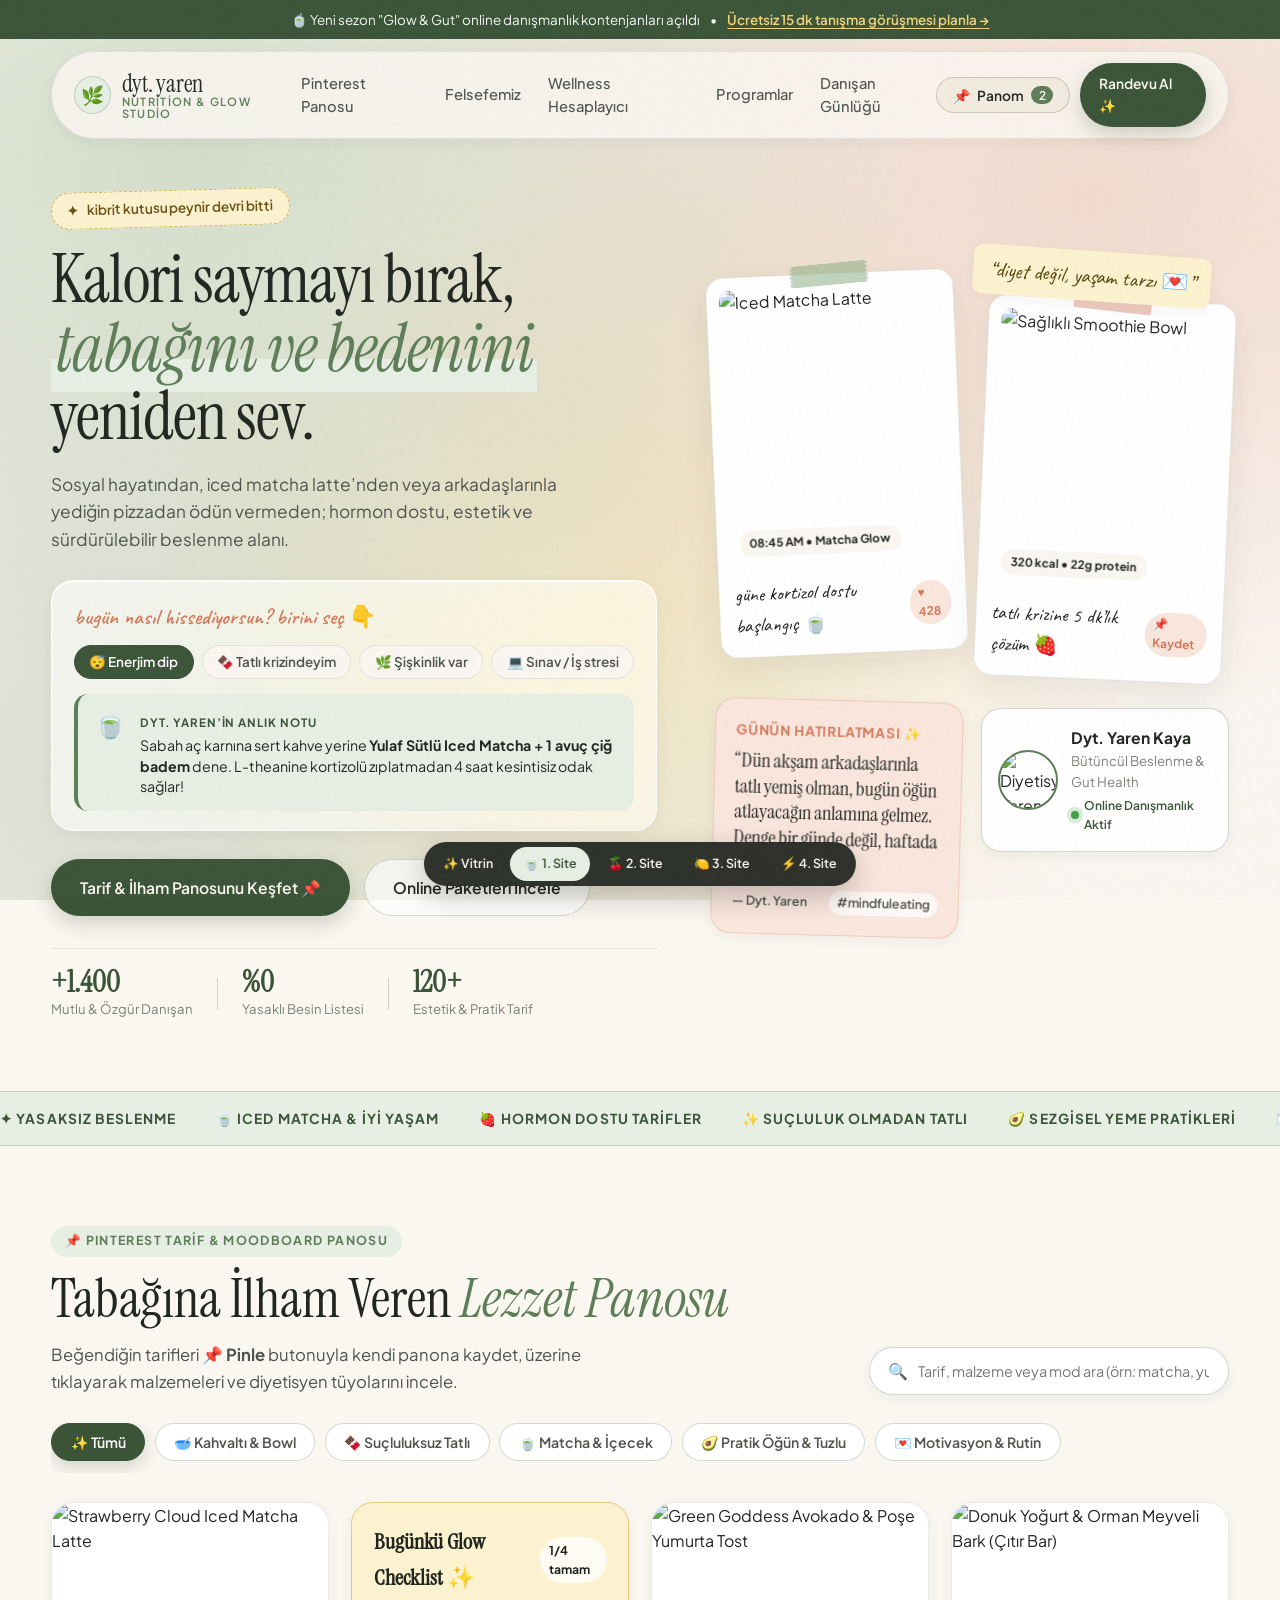
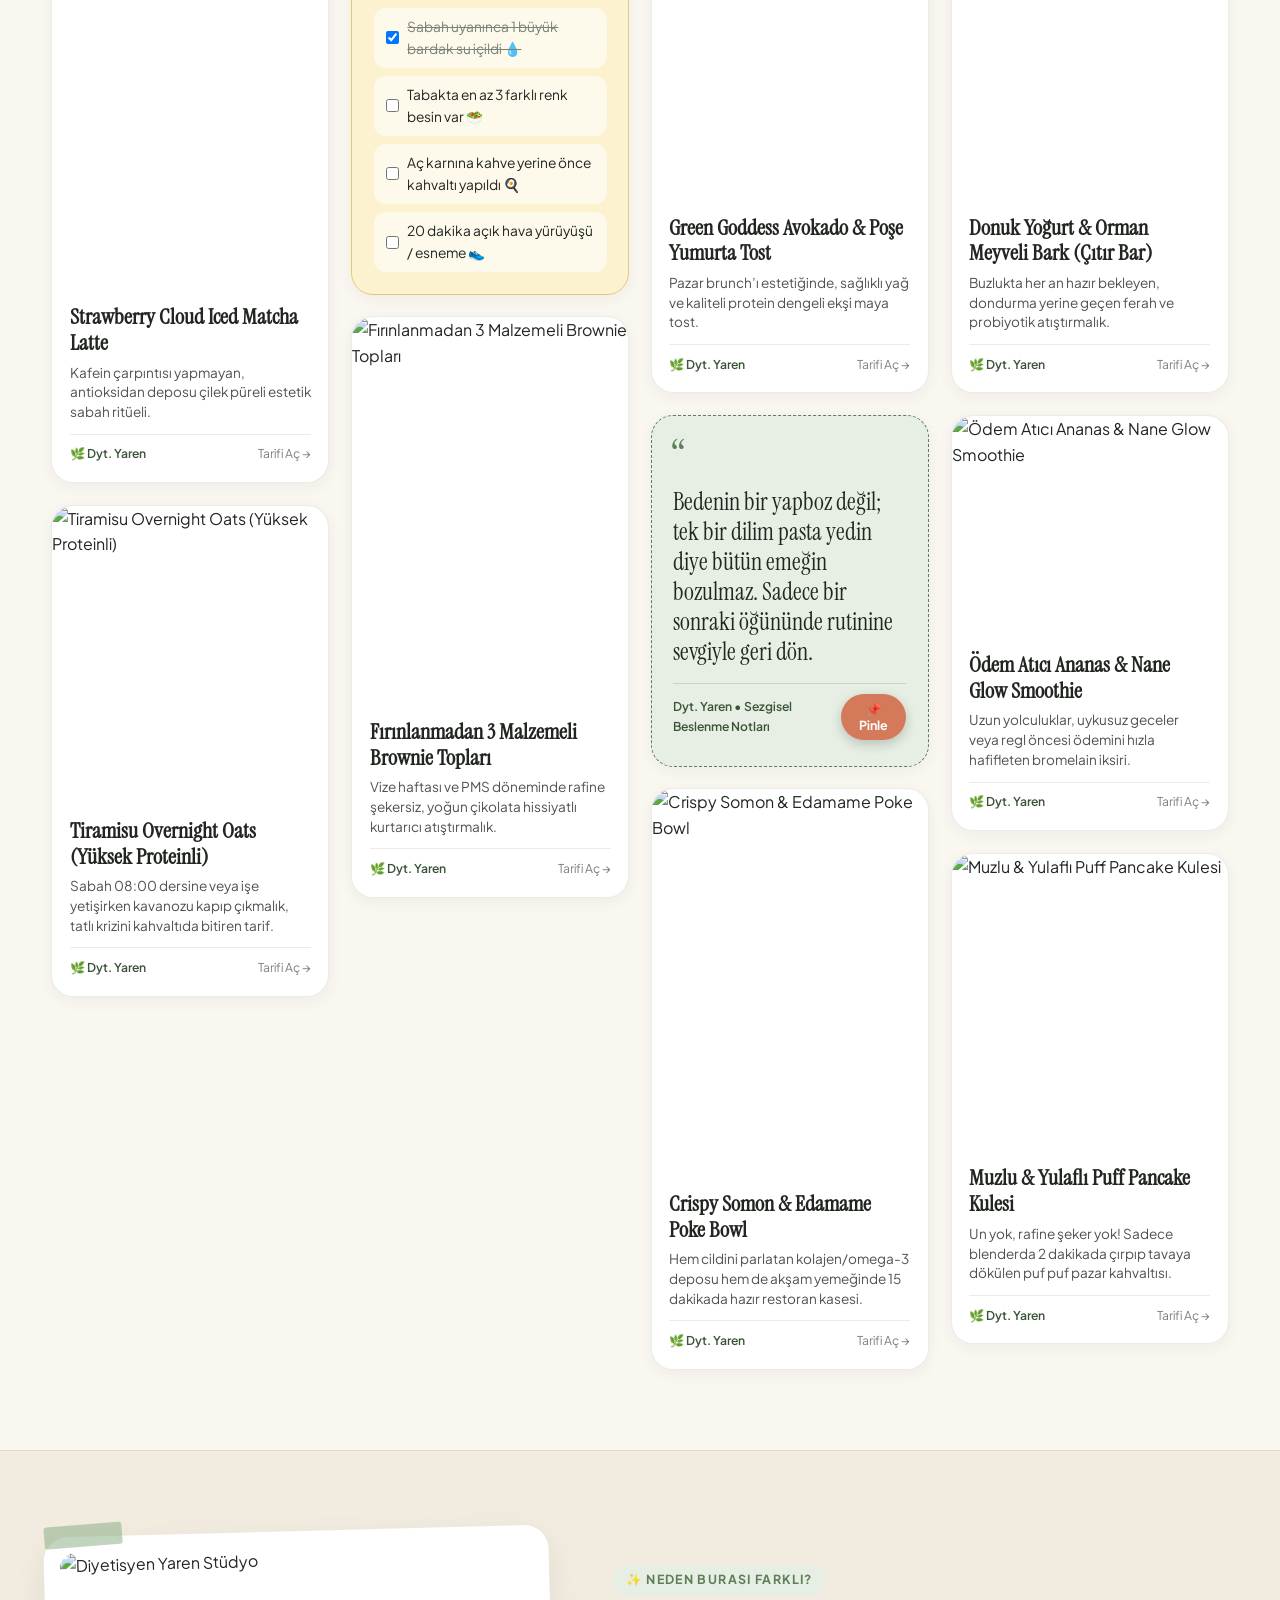
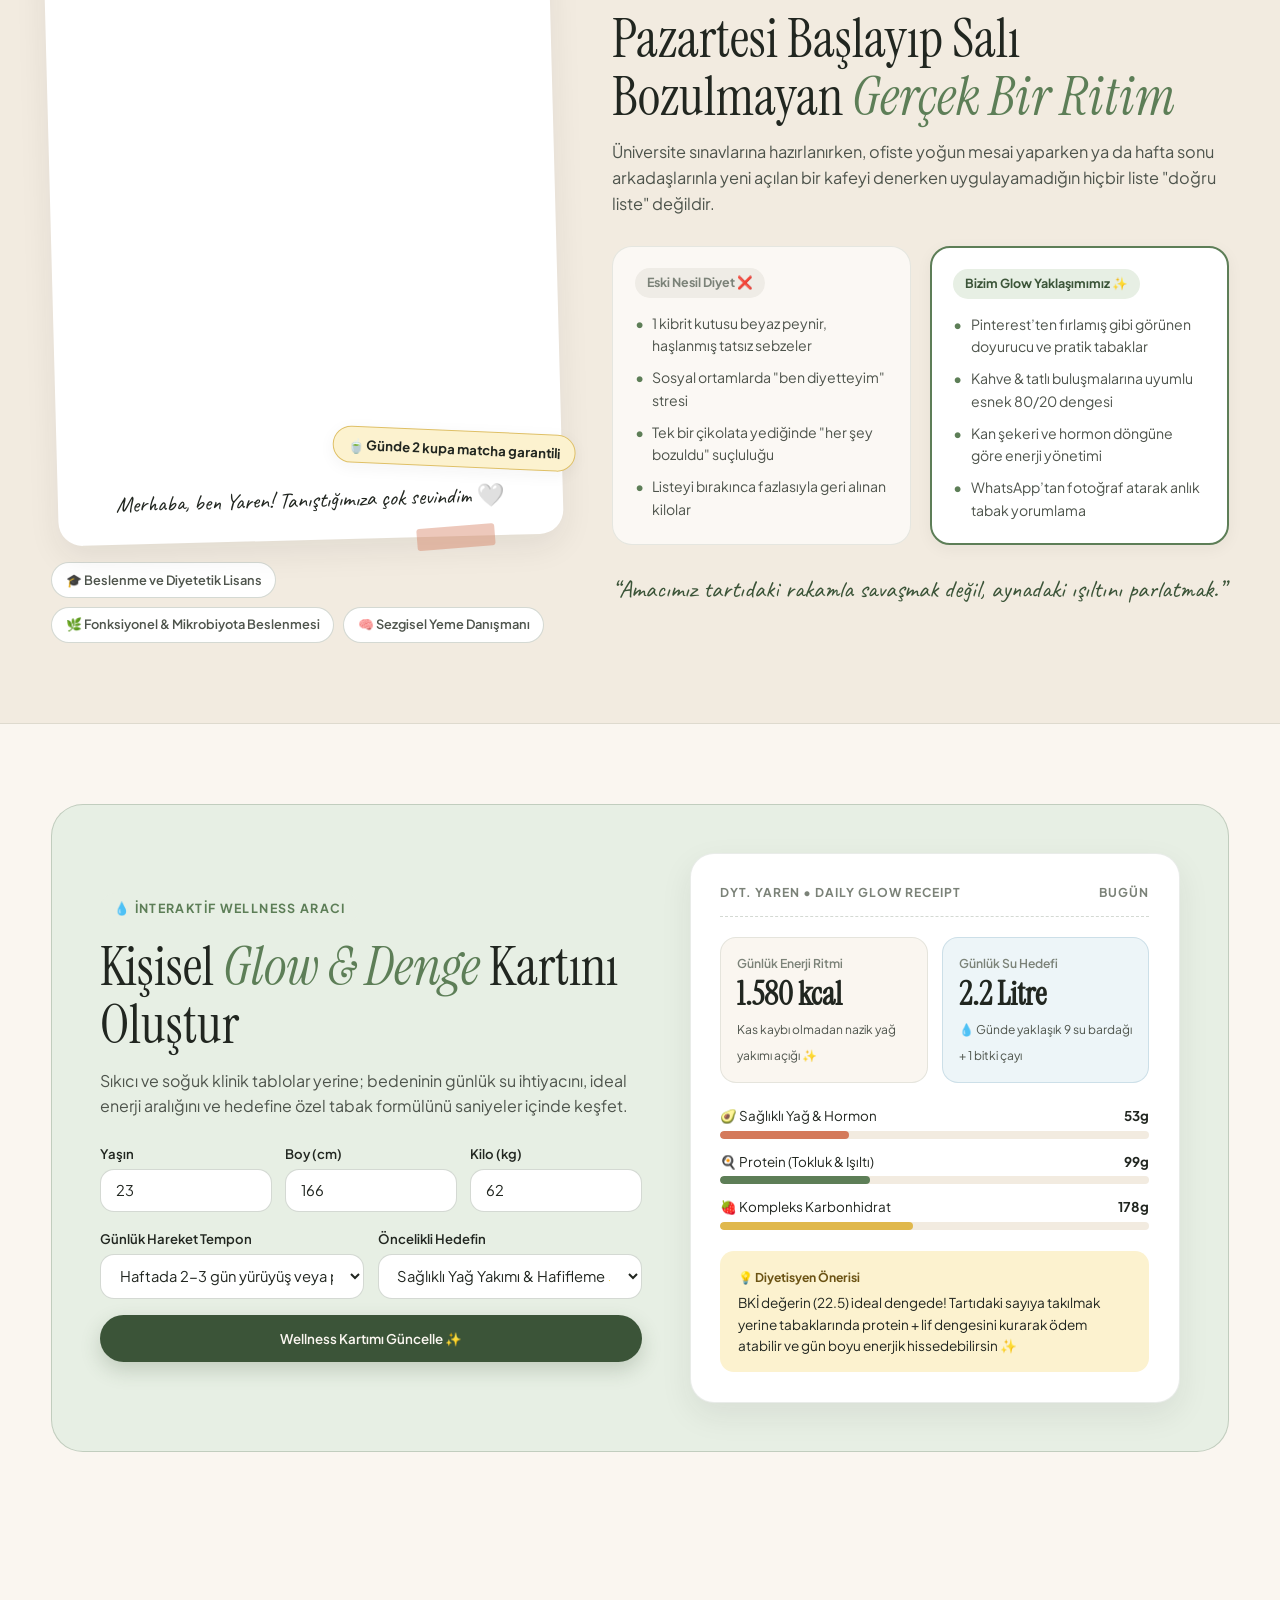
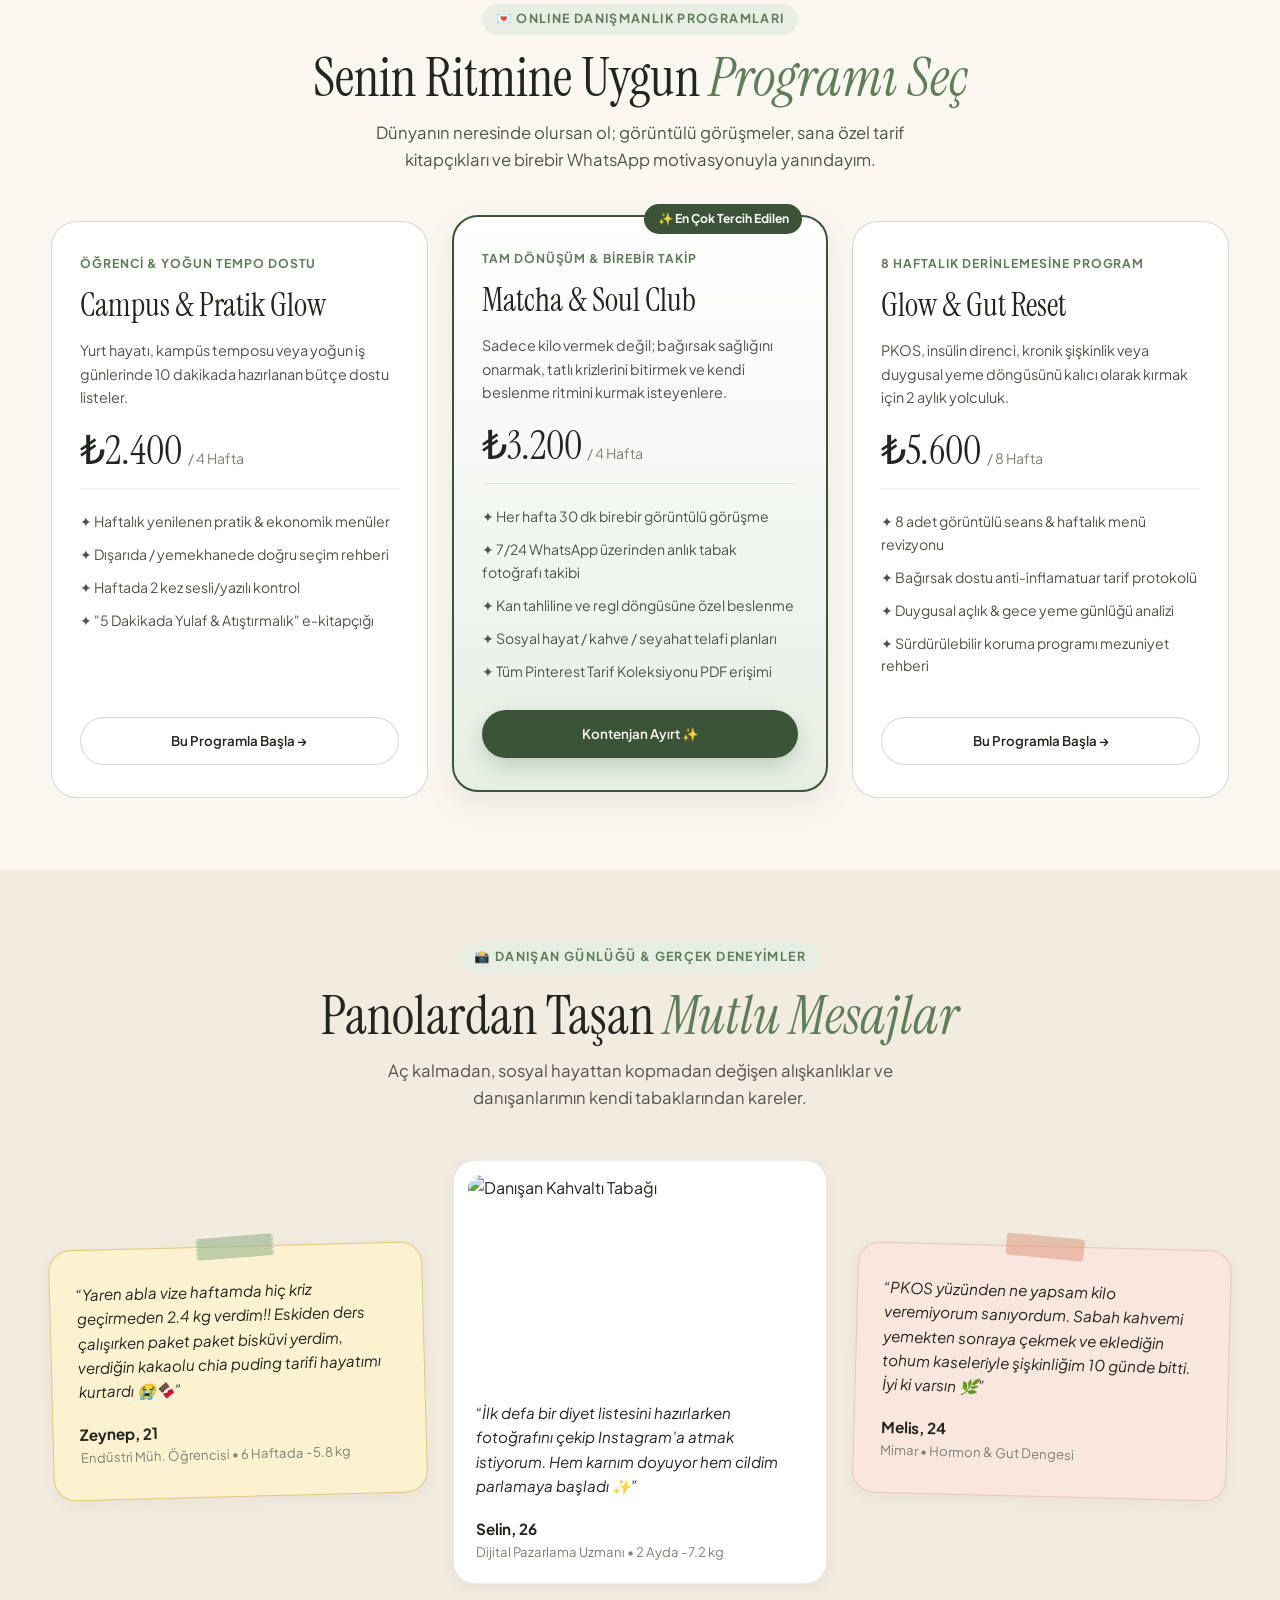
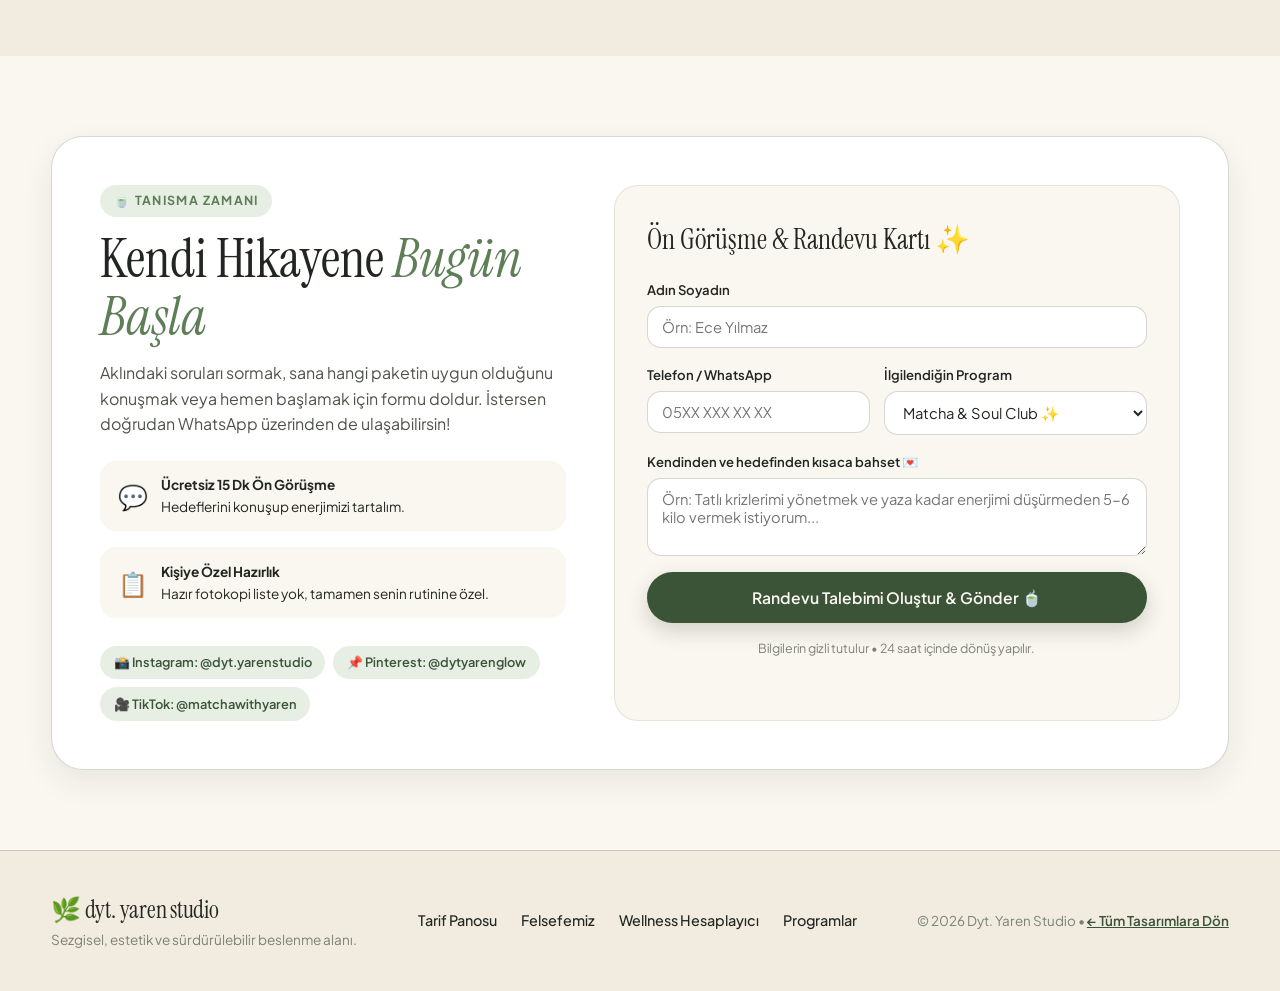
==== site-1/index.html @ ccabcf1e "feat: add 4 Pinterest & Blurmorphism dietitian website concepts (site-1 to site-4)" ====
<!DOCTYPE html>
<html lang="tr">
<head>
  <meta charset="UTF-8" />
  <meta name="viewport" content="width=device-width, initial-scale=1.0" />
  <title>Dyt. Yaren Studio — Matcha, Denge & Sezgisel Beslenme</title>
  <meta name="description" content="Yasaksız, estetik ve sürdürülebilir beslenme. Pinterest tadında tarifler, kişiselleştirilmiş online diyet programları ve iyi yaşam ritüelleri." />
  <!-- Google Fonts: Instrument Serif (Editorial), Plus Jakarta Sans (Modern Clean), Caveat (Handwritten Scrapbook) -->
  <link rel="preconnect" href="https://fonts.googleapis.com">
  <link rel="preconnect" href="https://fonts.gstatic.com" crossorigin>
  <link href="https://fonts.googleapis.com/css2?family=Caveat:wght@500;600;700&family=Instrument+Serif:ital@0;1&family=Plus+Jakarta+Sans:wght@400;500;600;700&display=swap" rel="stylesheet">
  <link rel="stylesheet" href="styles.css" />
</head>
<body>
  <!-- Subtle Paper Grain Texture Overlay -->
  <div class="grain-overlay" aria-hidden="true"></div>

  <!-- Top Announcement Ticker -->
  <div class="top-banner">
    <div class="top-banner-content">
      <span>🍵 Yeni sezon "Glow &amp; Gut" online danışmanlık kontenjanları açıldı</span>
      <span class="dot">•</span>
      <a href="#randevu">Ücretsiz 15 dk tanışma görüşmesi planla →</a>
    </div>
  </div>

  <!-- Floating Glassmorphic Navbar -->
  <header class="site-header" id="navbar">
    <div class="nav-container">
      <a href="#" class="brand-logo">
        <span class="brand-icon">🌿</span>
        <div class="brand-text">
          <span class="brand-title">dyt. yaren</span>
          <span class="brand-sub">nutrition &amp; glow studio</span>
        </div>
      </a>

      <nav class="nav-links" id="navLinks">
        <a href="#pano" class="nav-link">Pinterest Panosu</a>
        <a href="#yaklasim" class="nav-link">Felsefemiz</a>
        <a href="#ritim" class="nav-link">Wellness Hesaplayıcı</a>
        <a href="#paketler" class="nav-link">Programlar</a>
        <a href="#gunluk" class="nav-link">Danışan Günlüğü</a>
      </nav>

      <div class="nav-actions">
        <button class="saved-pins-btn" id="openSavedDrawerBtn" aria-label="Kaydedilen Pinlerim">
          <span class="pin-icon">📌</span>
          <span class="pin-label">Panom</span>
          <span class="pin-count" id="savedPinCount">0</span>
        </button>
        <a href="#randevu" class="btn btn-primary btn-sm">Randevu Al ✨</a>
        <button class="mobile-menu-btn" id="mobileMenuBtn" aria-label="Menüyü Aç">
          <span></span>
          <span></span>
        </button>
      </div>
    </div>
  </header>

  <main>
    <!-- HERO SECTION -->
    <section class="hero-section">
      <div class="container hero-grid">
        <!-- Left Column: Editorial Copy + Interactive Mood Matcher -->
        <div class="hero-copy">
          <div class="sticker-badge">
            <span class="sparkle">✦</span> kibrit kutusu peynir devri bitti
          </div>

          <h1 class="hero-title">
            Kalori saymayı bırak, <br />
            <em>tabağını ve bedenini</em> yeniden sev.
          </h1>

          <p class="hero-lead">
            Sosyal hayatından, iced matcha latte’nden veya arkadaşlarınla yediğin pizzadan ödün vermeden; hormon dostu, estetik ve sürdürülebilir beslenme alanı.
          </p>

          <!-- Interactive Mini Mood Matcher -->
          <div class="mood-matcher-card">
            <div class="mood-header">
              <span class="handwritten-label">bugün nasıl hissediyorsun? birini seç 👇</span>
            </div>
            <div class="mood-pills" role="tablist" aria-label="Günlük mod seçici">
              <button class="mood-pill active" data-mood="enerji">😴 Enerjim dip</button>
              <button class="mood-pill" data-mood="tatli">🍫 Tatlı krizindeyim</button>
              <button class="mood-pill" data-mood="siskinlik">🌿 Şişkinlik var</button>
              <button class="mood-pill" data-mood="fokus">💻 Sınav / İş stresi</button>
            </div>
            <div class="mood-prescription" id="moodPrescription">
              <div class="prescription-icon" id="moodIcon">🍵</div>
              <div class="prescription-body">
                <span class="prescription-tag" id="moodTag">Dyt. Yaren’in Anlık Notu</span>
                <p id="moodText">
                  Sabah aç karnına sert kahve yerine <strong>Yulaf Sütlü Iced Matcha + 1 avuç çiğ badem</strong> dene. L-theanine kortizolü zıplatmadan 4 saat kesintisiz odak sağlar!
                </p>
              </div>
            </div>
          </div>

          <div class="hero-cta-group">
            <a href="#pano" class="btn btn-primary btn-lg">
              Tarif &amp; İlham Panosunu Keşfet 📌
            </a>
            <a href="#paketler" class="btn btn-outline btn-lg">
              Online Paketleri İncele
            </a>
          </div>

          <div class="hero-stats">
            <div class="stat-item">
              <strong>+1.400</strong>
              <span>Mutlu &amp; Özgür Danışan</span>
            </div>
            <div class="stat-divider"></div>
            <div class="stat-item">
              <strong>%0</strong>
              <span>Yasaklı Besin Listesi</span>
            </div>
            <div class="stat-divider"></div>
            <div class="stat-item">
              <strong>120+</strong>
              <span>Estetik &amp; Pratik Tarif</span>
            </div>
          </div>
        </div>

        <!-- Right Column: Aesthetic Scrapbook / Polaroid Collage -->
        <div class="hero-collage">
          <!-- Decorative Washi Tape & Handwritten Note -->
          <div class="floating-note note-top">
            <span class="handwritten">“diyet değil, yaşam tarzı 💌”</span>
          </div>

          <div class="collage-grid">
            <!-- Polaroid 1: Matcha & Breakfast -->
            <div class="polaroid-card polaroid-1">
              <div class="washi-tape tape-green"></div>
              <div class="polaroid-img-wrap">
                <img src="https://images.unsplash.com/photo-1515823064-d6e0c04616a7?auto=format&fit=crop&w=800&q=80" alt="Iced Matcha Latte" loading="eager" />
                <span class="img-tag">08:45 AM • Matcha Glow</span>
              </div>
              <div class="polaroid-caption">
                <span>güne kortizol dostu başlangıç 🍵</span>
                <span class="caption-heart">♥ 428</span>
              </div>
            </div>

            <!-- Polaroid 2: Berry Yogurt Bowl -->
            <div class="polaroid-card polaroid-2">
              <div class="washi-tape tape-peach"></div>
              <div class="polaroid-img-wrap">
                <img src="https://images.unsplash.com/photo-1490474418585-ba9bad8fd0ea?auto=format&fit=crop&w=800&q=80" alt="Sağlıklı Smoothie Bowl" loading="eager" />
                <span class="img-tag">320 kcal • 22g protein</span>
              </div>
              <div class="polaroid-caption">
                <span>tatlı krizine 5 dk’lık çözüm 🍓</span>
                <span class="caption-heart">📌 Kaydet</span>
              </div>
            </div>

            <!-- Aesthetic Sticky Card: Daily Ritual -->
            <div class="sticky-card-widget">
              <div class="sticky-pin"></div>
              <p class="sticky-title">Günün Hatırlatması ✨</p>
              <p class="sticky-quote">
                “Dün akşam arkadaşlarınla tatlı yemiş olman, bugün öğün atlayacağın anlamına gelmez. Denge bir günde değil, haftada kurulur.”
              </p>
              <div class="sticky-footer">
                <span>— Dyt. Yaren</span>
                <span class="badge-mini">#mindfuleating</span>
              </div>
            </div>

            <!-- Mini Aesthetic Profile Badge -->
            <div class="profile-mini-card">
              <img src="https://images.unsplash.com/photo-1534528741775-53994a69daeb?auto=format&fit=crop&w=400&q=80" alt="Diyetisyen Yaren" class="avatar-img" />
              <div class="profile-mini-info">
                <strong>Dyt. Yaren Kaya</strong>
                <span>Bütüncül Beslenme &amp; Gut Health</span>
                <div class="online-status"><span class="pulse-dot"></span> Online Danışmanlık Aktif</div>
              </div>
            </div>
          </div>
        </div>
      </div>
    </section>

    <!-- MARQUEE RIBBON -->
    <div class="marquee-ribbon" aria-hidden="true">
      <div class="marquee-track">
        <span>✦ YASAKSIZ BESLENME</span>
        <span>🍵 ICED MATCHA &amp; İYİ YAŞAM</span>
        <span>🍓 HORMON DOSTU TARİFLER</span>
        <span>✨ SUÇLULUK OLMADAN TATLI</span>
        <span>🥑 SEZGİSEL YEME PRATİKLERİ</span>
        <span>💌 SÜRDÜRÜLEBİLİR RUTİNLER</span>
        <span>🥣 BAĞIRSAK DOSTU (GUT-FRIENDLY)</span>
        <span>✦ YASAKSIZ BESLENME</span>
        <span>🍵 ICED MATCHA &amp; İYİ YAŞAM</span>
        <span>🍓 HORMON DOSTU TARİFLER</span>
        <span>✨ SUÇLULUK OLMADAN TATLI</span>
        <span>🥑 SEZGİSEL YEME PRATİKLERİ</span>
        <span>💌 SÜRDÜRÜLEBİLİR RUTİNLER</span>
        <span>🥣 BAĞIRSAK DOSTU (GUT-FRIENDLY)</span>
      </div>
    </div>

    <!-- PINTEREST MASONRY BOARD SECTION -->
    <section class="pinterest-section" id="pano">
      <div class="container">
        <div class="section-header-board">
          <div>
            <span class="eyebrow">📌 PINTEREST TARİF &amp; MOODBOARD PANOSU</span>
            <h2 class="section-title">Tabağına İlham Veren <em>Lezzet Panosu</em></h2>
            <p class="section-subtitle">
              Beğendiğin tarifleri <strong>📌 Pinle</strong> butonuyla kendi panona kaydet, üzerine tıklayarak malzemeleri ve diyetisyen tüyolarını incele.
            </p>
          </div>

          <!-- Search & Filter Bar -->
          <div class="board-controls">
            <div class="search-box">
              <span class="search-icon">🔍</span>
              <input type="text" id="pinSearchInput" placeholder="Tarif, malzeme veya mod ara (örn: matcha, yulaf, protein)..." aria-label="Tarif ara" />
            </div>
          </div>
        </div>

        <!-- Category Filter Pills -->
        <div class="filter-bar" id="filterBar" role="tablist">
          <button class="filter-chip active" data-filter="all">✨ Tümü</button>
          <button class="filter-chip" data-filter="kahvalti">🥣 Kahvaltı &amp; Bowl</button>
          <button class="filter-chip" data-filter="tatli">🍫 Suçluluksuz Tatlı</button>
          <button class="filter-chip" data-filter="icecek">🍵 Matcha &amp; İçecek</button>
          <button class="filter-chip" data-filter="tuzlu">🥑 Pratik Öğün &amp; Tuzlu</button>
          <button class="filter-chip" data-filter="moodboard">💌 Motivasyon &amp; Rutin</button>
        </div>

        <!-- Interactive Daily Checklist Pin + Dynamic Masonry Grid -->
        <div class="masonry-grid" id="masonryGrid">
          <!-- JS will populate aesthetic pins + interactive self-care card -->
        </div>
      </div>
    </section>

    <!-- PHILOSOPHY / SCRAPBOOK COMPARISON SECTION -->
    <section class="philosophy-section" id="yaklasim">
      <div class="container">
        <div class="philosophy-grid">
          <!-- Left: Scrapbook Visual & Dietitian Bio -->
          <div class="about-scrapbook">
            <div class="scrapbook-frame">
              <div class="washi-tape tape-top-left"></div>
              <div class="washi-tape tape-bottom-right"></div>
              <img src="https://images.unsplash.com/photo-1544005313-94ddf0286df2?auto=format&fit=crop&w=900&q=80" alt="Diyetisyen Yaren Stüdyo" class="about-photo" />
              <div class="scrapbook-sticker sticker-matcha">🍵 Günde 2 kupa matcha garantili</div>
              <div class="scrapbook-caption">
                <span class="handwritten">Merhaba, ben Yaren! Tanıştığımıza çok sevindim 🤍</span>
              </div>
            </div>

            <div class="credentials-strip">
              <div class="cred-pill">🎓 Beslenme ve Diyetetik Lisans</div>
              <div class="cred-pill">🌿 Fonksiyonel &amp; Mikrobiyota Beslenmesi</div>
              <div class="cred-pill">🧠 Sezgisel Yeme Danışmanı</div>
            </div>
          </div>

          <!-- Right: Manifesto & Old vs New Diet Comparison -->
          <div class="philosophy-content">
            <span class="eyebrow">✨ NEDEN BURASI FARKLI?</span>
            <h2 class="section-title">Pazartesi Başlayıp Salı Bozulmayan <em>Gerçek Bir Ritim</em></h2>
            <p class="philosophy-lead">
              Üniversite sınavlarına hazırlanırken, ofiste yoğun mesai yaparken ya da hafta sonu arkadaşlarınla yeni açılan bir kafeyi denerken uygulayamadığın hiçbir liste "doğru liste" değildir.
            </p>

            <!-- Aesthetic Comparison Cards -->
            <div class="comparison-cards">
              <div class="comp-card comp-old">
                <div class="comp-header">
                  <span class="comp-badge badge-muted">Eski Nesil Diyet ❌</span>
                </div>
                <ul class="comp-list">
                  <li>1 kibrit kutusu beyaz peynir, haşlanmış tatsız sebzeler</li>
                  <li>Sosyal ortamlarda "ben diyetteyim" stresi</li>
                  <li>Tek bir çikolata yediğinde "her şey bozuldu" suçluluğu</li>
                  <li>Listeyi bırakınca fazlasıyla geri alınan kilolar</li>
                </ul>
              </div>

              <div class="comp-card comp-new">
                <div class="comp-header">
                  <span class="comp-badge badge-matcha">Bizim Glow Yaklaşımımız ✨</span>
                </div>
                <ul class="comp-list">
                  <li>Pinterest’ten fırlamış gibi görünen doyurucu ve pratik tabaklar</li>
                  <li>Kahve &amp; tatlı buluşmalarına uyumlu esnek 80/20 dengesi</li>
                  <li>Kan şekeri ve hormon döngüne göre enerji yönetimi</li>
                  <li>WhatsApp’tan fotoğraf atarak anlık tabak yorumlama</li>
                </ul>
              </div>
            </div>

            <div class="signature-block">
              <p class="handwritten-sig">“Amacımız tartıdaki rakamla savaşmak değil, aynadaki ışıltını parlatmak.”</p>
            </div>
          </div>
        </div>
      </div>
    </section>

    <!-- INTERACTIVE WELLNESS & RHYTHM CALCULATOR -->
    <section class="calculator-section" id="ritim">
      <div class="container">
        <div class="calc-wrapper">
          <div class="calc-intro">
            <span class="eyebrow">💧 İNTERAKTİF WELLNESS ARACI</span>
            <h2 class="section-title">Kişisel <em>Glow &amp; Denge</em> Kartını Oluştur</h2>
            <p>
              Sıkıcı ve soğuk klinik tablolar yerine; bedeninin günlük su ihtiyacını, ideal enerji aralığını ve hedefine özel tabak formülünü saniyeler içinde keşfet.
            </p>

            <div class="calc-form">
              <div class="form-row">
                <div class="form-group">
                  <label for="calcAge">Yaşın</label>
                  <input type="number" id="calcAge" value="23" min="14" max="80" />
                </div>
                <div class="form-group">
                  <label for="calcHeight">Boy (cm)</label>
                  <input type="number" id="calcHeight" value="166" min="130" max="220" />
                </div>
                <div class="form-group">
                  <label for="calcWeight">Kilo (kg)</label>
                  <input type="number" id="calcWeight" value="62" min="35" max="200" />
                </div>
              </div>

              <div class="form-row">
                <div class="form-group">
                  <label for="calcActivity">Günlük Hareket Tempon</label>
                  <select id="calcActivity">
                    <option value="1.2">Masa başı / Ders çalışma ağırlıklı (Az hareketli)</option>
                    <option value="1.375" selected>Haftada 2-3 gün yürüyüş veya pilates</option>
                    <option value="1.55">Haftada 4-5 gün aktif antrenman</option>
                    <option value="1.725">Çok yoğun spor / Her gün yüksek tempo</option>
                  </select>
                </div>
                <div class="form-group">
                  <label for="calcGoal">Öncelikli Hedefin</label>
                  <select id="calcGoal">
                    <option value="lose" selected>Sağlıklı Yağ Yakımı &amp; Hafifleme ✨</option>
                    <option value="balance">Enerji Artışı &amp; Sezgisel Denge 🍵</option>
                    <option value="tone">Sıkılaşma &amp; Kas Koruma / Artışı 💪</option>
                  </select>
                </div>
              </div>

              <button type="button" class="btn btn-primary btn-block" id="calculateBtn">
                Wellness Kartımı Güncelle ✨
              </button>
            </div>
          </div>

          <!-- Aesthetic Result Receipt / Card -->
          <div class="calc-result-card" id="calcResultCard">
            <div class="receipt-top-tape"></div>
            <div class="receipt-header">
              <span class="receipt-brand">DYT. YAREN • DAILY GLOW RECEIPT</span>
              <span class="receipt-date" id="receiptDate">BUGÜN</span>
            </div>

            <div class="receipt-metrics">
              <div class="metric-box">
                <span class="metric-label">Günlük Enerji Ritmi</span>
                <strong class="metric-val" id="resCalories">1.680 kcal</strong>
                <span class="metric-sub" id="resGoalLabel">Nazik kalori açığı ile sürdürülebilir incelme</span>
              </div>
              <div class="metric-box metric-water">
                <span class="metric-label">Günlük Su Hedefi</span>
                <strong class="metric-val" id="resWater">2.2 Litre</strong>
                <span class="metric-sub" id="resWaterGlasses">💧 Yaklaşık 9 su bardağı + 1 bitki çayı</span>
              </div>
            </div>

            <div class="macro-bars">
              <div class="macro-item">
                <div class="macro-label-row">
                  <span>🥑 Sağlıklı Yağ &amp; Hormon</span>
                  <strong id="resFat">55g</strong>
                </div>
                <div class="progress-bar"><div class="progress-fill fill-peach" style="width: 30%"></div></div>
              </div>
              <div class="macro-item">
                <div class="macro-label-row">
                  <span>🍳 Protein (Tokluk &amp; Işıltı)</span>
                  <strong id="resProtein">98g</strong>
                </div>
                <div class="progress-bar"><div class="progress-fill fill-matcha" style="width: 35%"></div></div>
              </div>
              <div class="macro-item">
                <div class="macro-label-row">
                  <span>🍓 Kompleks Karbonhidrat</span>
                  <strong id="resCarb">185g</strong>
                </div>
                <div class="progress-bar"><div class="progress-fill fill-butter" style="width: 45%"></div></div>
              </div>
            </div>

            <div class="receipt-footer-tip">
              <span class="tip-badge">💡 Diyetisyen Önerisi</span>
              <p id="resBmiNote">
                Beden kitle indeksin ideal aralıkta (22.5). Tartıya odaklanmak yerine öğünlerinde protein + lif dengesini kurarak bel çevresi ödemini rahatça atabilirsin!
              </p>
            </div>
          </div>
        </div>
      </div>
    </section>

    <!-- PROGRAMS / PACKAGES SECTION -->
    <section class="packages-section" id="paketler">
      <div class="container">
        <div class="section-center-header">
          <span class="eyebrow">💌 ONLINE DANIŞMANLIK PROGRAMLARI</span>
          <h2 class="section-title">Senin Ritmine Uygun <em>Programı Seç</em></h2>
          <p class="section-subtitle">
            Dünyanın neresinde olursan ol; görüntülü görüşmeler, sana özel tarif kitapçıkları ve birebir WhatsApp motivasyonuyla yanındayım.
          </p>
        </div>

        <div class="packages-grid">
          <!-- Package 1: Campus & Flex -->
          <div class="package-card">
            <div class="package-tag">Öğrenci &amp; Yoğun Tempo Dostu</div>
            <h3 class="package-name">Campus &amp; Pratik Glow</h3>
            <p class="package-desc">
              Yurt hayatı, kampüs temposu veya yoğun iş günlerinde 10 dakikada hazırlanan bütçe dostu listeler.
            </p>
            <div class="package-price">
              <span class="price-amount">₺2.400</span>
              <span class="price-period">/ 4 Hafta</span>
            </div>
            <ul class="package-features">
              <li>✦ Haftalık yenilenen pratik &amp; ekonomik menüler</li>
              <li>✦ Dışarıda / yemekhanede doğru seçim rehberi</li>
              <li>✦ Haftada 2 kez sesli/yazılı kontrol</li>
              <li>✦ "5 Dakikada Yulaf &amp; Atıştırmalık" e-kitapçığı</li>
            </ul>
            <button class="btn btn-outline btn-block select-package-btn" data-package="Campus & Pratik Glow (4 Hafta)">
              Bu Programla Başla →
            </button>
          </div>

          <!-- Package 2: Matcha Club (Featured) -->
          <div class="package-card package-featured">
            <div class="featured-ribbon">✨ En Çok Tercih Edilen</div>
            <div class="package-tag">Tam Dönüşüm &amp; Birebir Takip</div>
            <h3 class="package-name">Matcha &amp; Soul Club</h3>
            <p class="package-desc">
              Sadece kilo vermek değil; bağırsak sağlığını onarmak, tatlı krizlerini bitirmek ve kendi beslenme ritmini kurmak isteyenlere.
            </p>
            <div class="package-price">
              <span class="price-amount">₺3.200</span>
              <span class="price-period">/ 4 Hafta</span>
            </div>
            <ul class="package-features">
              <li>✦ Her hafta 30 dk birebir görüntülü görüşme</li>
              <li>✦ 7/24 WhatsApp üzerinden anlık tabak fotoğrafı takibi</li>
              <li>✦ Kan tahliline ve regl döngüsüne özel beslenme</li>
              <li>✦ Sosyal hayat / kahve / seyahat telafi planları</li>
              <li>✦ Tüm Pinterest Tarif Koleksiyonu PDF erişimi</li>
            </ul>
            <button class="btn btn-primary btn-block select-package-btn" data-package="Matcha & Soul Club (Birebir Takip)">
              Kontenjan Ayırt ✨
            </button>
          </div>

          <!-- Package 3: Gut & Hormone Reset -->
          <div class="package-card">
            <div class="package-tag">8 Haftalık Derinlemesine Program</div>
            <h3 class="package-name">Glow &amp; Gut Reset</h3>
            <p class="package-desc">
              PKOS, insülin direnci, kronik şişkinlik veya duygusal yeme döngüsünü kalıcı olarak kırmak için 2 aylık yolculuk.
            </p>
            <div class="package-price">
              <span class="price-amount">₺5.600</span>
              <span class="price-period">/ 8 Hafta</span>
            </div>
            <ul class="package-features">
              <li>✦ 8 adet görüntülü seans &amp; haftalık menü revizyonu</li>
              <li>✦ Bağırsak dostu anti-inflamatuar tarif protokolü</li>
              <li>✦ Duygusal açlık &amp; gece yeme günlüğü analizi</li>
              <li>✦ Sürdürülebilir koruma programı mezuniyet rehberi</li>
            </ul>
            <button class="btn btn-outline btn-block select-package-btn" data-package="Glow & Gut Reset (8 Hafta)">
              Bu Programla Başla →
            </button>
          </div>
        </div>
      </div>
    </section>

    <!-- CLIENT DIARY / POLAROID & POST-IT REVIEWS -->
    <section class="diary-section" id="gunluk">
      <div class="container">
        <div class="section-center-header">
          <span class="eyebrow">📸 DANIŞAN GÜNLÜĞÜ &amp; GERÇEK DENEYİMLER</span>
          <h2 class="section-title">Panolardan Taşan <em>Mutlu Mesajlar</em></h2>
          <p class="section-subtitle">
            Aç kalmadan, sosyal hayattan kopmadan değişen alışkanlıklar ve danışanlarımın kendi tabaklarından kareler.
          </p>
        </div>

        <div class="diary-board">
          <!-- Post-it 1 -->
          <div class="diary-card diary-postit postit-yellow">
            <div class="washi-tape tape-green"></div>
            <p class="diary-text">
              “Yaren abla vize haftamda hiç kriz geçirmeden 2.4 kg verdim!! Eskiden ders çalışırken paket paket bisküvi yerdim, verdiğin kakaolu chia puding tarifi hayatımı kurtardı 😭🍫”
            </p>
            <div class="diary-author">
              <strong>Zeynep, 21</strong>
              <span>Endüstri Müh. Öğrencisi • 6 Haftada -5.8 kg</span>
            </div>
          </div>

          <!-- Polaroid Review 2 -->
          <div class="diary-card diary-polaroid">
            <img src="https://images.unsplash.com/photo-1525351484163-7529414344d8?auto=format&fit=crop&w=600&q=80" alt="Danışan Kahvaltı Tabağı" />
            <div class="diary-polaroid-body">
              <p class="diary-text">
                “İlk defa bir diyet listesini hazırlarken fotoğrafını çekip Instagram’a atmak istiyorum. Hem karnım doyuyor hem cildim parlamaya başladı ✨”
              </p>
              <div class="diary-author">
                <strong>Selin, 26</strong>
                <span>Dijital Pazarlama Uzmanı • 2 Ayda -7.2 kg</span>
              </div>
            </div>
          </div>

          <!-- Post-it 3 -->
          <div class="diary-card diary-postit postit-peach">
            <div class="washi-tape tape-peach"></div>
            <p class="diary-text">
              “PKOS yüzünden ne yapsam kilo veremiyorum sanıyordum. Sabah kahvemi yemekten sonraya çekmek ve eklediğin tohum kaseleriyle şişkinliğim 10 günde bitti. İyi ki varsın 🌿”
            </p>
            <div class="diary-author">
              <strong>Melis, 24</strong>
              <span>Mimar • Hormon &amp; Gut Dengesi</span>
            </div>
          </div>
        </div>
      </div>
    </section>

    <!-- BOOKING / APPOINTMENT SECTION -->
    <section class="booking-section" id="randevu">
      <div class="container">
        <div class="booking-card">
          <div class="booking-info">
            <span class="eyebrow">🍵 TANISMA ZAMANI</span>
            <h2 class="section-title">Kendi Hikayene <em>Bugün Başla</em></h2>
            <p>
              Aklındaki soruları sormak, sana hangi paketin uygun olduğunu konuşmak veya hemen başlamak için formu doldur. İstersen doğrudan WhatsApp üzerinden de ulaşabilirsin!
            </p>

            <div class="contact-perks">
              <div class="perk-item">
                <span class="perk-icon">💬</span>
                <div>
                  <strong>Ücretsiz 15 Dk Ön Görüşme</strong>
                  <span>Hedeflerini konuşup enerjimizi tartalım.</span>
                </div>
              </div>
              <div class="perk-item">
                <span class="perk-icon">📋</span>
                <div>
                  <strong>Kişiye Özel Hazırlık</strong>
                  <span>Hazır fotokopi liste yok, tamamen senin rutinine özel.</span>
                </div>
              </div>
            </div>

            <div class="social-pills">
              <span class="social-pill">📸 Instagram: @dyt.yarenstudio</span>
              <span class="social-pill">📌 Pinterest: @dytyarenglow</span>
              <span class="social-pill">🎥 TikTok: @matchawithyaren</span>
            </div>
          </div>

          <form class="booking-form" id="bookingForm">
            <h3 class="form-title">Ön Görüşme &amp; Randevu Kartı ✨</h3>
            <div class="form-group">
              <label for="clientName">Adın Soyadın</label>
              <input type="text" id="clientName" required placeholder="Örn: Ece Yılmaz" />
            </div>

            <div class="form-row-2">
              <div class="form-group">
                <label for="clientPhone">Telefon / WhatsApp</label>
                <input type="tel" id="clientPhone" required placeholder="05XX XXX XX XX" />
              </div>
              <div class="form-group">
                <label for="clientProgram">İlgilendiğin Program</label>
                <select id="clientProgram">
                  <option value="Matcha & Soul Club (Birebir Takip)">Matcha &amp; Soul Club ✨</option>
                  <option value="Campus & Pratik Glow (4 Hafta)">Campus &amp; Pratik Glow 🥣</option>
                  <option value="Glow & Gut Reset (8 Hafta)">Glow &amp; Gut Reset 🌿</option>
                  <option value="Ücretsiz 15 Dk Ön Görüşme">Henüz kararsızım (Ön Görüşme)</option>
                </select>
              </div>
            </div>

            <div class="form-group">
              <label for="clientNote">Kendinden ve hedefinden kısaca bahset 💌</label>
              <textarea id="clientNote" rows="3" placeholder="Örn: Tatlı krizlerimi yönetmek ve yaza kadar enerjimi düşürmeden 5-6 kilo vermek istiyorum..."></textarea>
            </div>

            <button type="submit" class="btn btn-primary btn-block btn-lg">
              Randevu Talebimi Oluştur &amp; Gönder 🍵
            </button>
            <p class="form-footnote">Bilgilerin gizli tutulur • 24 saat içinde dönüş yapılır.</p>
          </form>
        </div>
      </div>
    </section>
  </main>

  <!-- FOOTER -->
  <footer class="site-footer">
    <div class="container footer-inner">
      <div class="footer-brand">
        <span class="brand-title">🌿 dyt. yaren studio</span>
        <p>Sezgisel, estetik ve sürdürülebilir beslenme alanı.</p>
      </div>
      <div class="footer-links">
        <a href="#pano">Tarif Panosu</a>
        <a href="#yaklasim">Felsefemiz</a>
        <a href="#ritim">Wellness Hesaplayıcı</a>
        <a href="#paketler">Programlar</a>
      </div>
      <div class="footer-copy">
        © 2026 Dyt. Yaren Studio • <a href="../index.html" style="text-decoration: underline; font-weight: 600; color: var(--matcha-dark);">← Tüm Tasarımlara Dön</a>
      </div>
    </div>
  </footer>

  <!-- RECIPE / PIN DETAIL MODAL -->
  <div class="modal-backdrop" id="pinModal" aria-hidden="true">
    <div class="modal-card" role="dialog" aria-modal="true" aria-labelledby="modalTitle">
      <button class="modal-close" id="closeModalBtn" aria-label="Kapat">✕</button>
      <div class="modal-grid" id="modalContent">
        <!-- Populated dynamically via JS -->
      </div>
    </div>
  </div>

  <!-- SAVED PINS DRAWER ("BENİM WELLNESS PANOM") -->
  <div class="drawer-backdrop" id="savedDrawerBackdrop" aria-hidden="true">
    <aside class="saved-drawer" aria-label="Kaydedilen Pinlerim">
      <div class="drawer-header">
        <div>
          <span class="eyebrow">📌 KİŞİSEL KOLEKSİYONUN</span>
          <h3>Benim Wellness Panom</h3>
        </div>
        <button class="modal-close" id="closeDrawerBtn" aria-label="Panoyu Kapat">✕</button>
      </div>
      <div class="drawer-body" id="savedDrawerList">
        <!-- Populated dynamically via JS -->
      </div>
      <div class="drawer-footer">
        <p class="drawer-hint">Beğendiğin tarifleri kaydet, alışverişte veya mutfakta tek tıkla aç ✨</p>
      </div>
    </aside>
  </div>

  <!-- FLOATING SITE SWITCHER DOCK -->
  <div class="floating-switcher" aria-label="Siteler arası hızlı geçiş">
    <a href="../index.html" class="sw-item" title="Ana Vitrin">✨ Vitrin</a>
    <a href="../site-1/index.html" class="sw-item active" title="1. Site: Matcha & Soft Cream">🍵 1. Site</a>
    <a href="../site-2/index.html" class="sw-item" title="2. Site: Blush & Berry">🍒 2. Site</a>
    <a href="../site-3/index.html" class="sw-item" title="3. Site: Casa Solis Akdeniz">🍋 3. Site</a>
    <a href="../site-4/index.html" class="sw-item" title="4. Site: Kinetic Fuel (Erkek & Sporcu)">⚡ 4. Site</a>
  </div>

  <!-- TOAST NOTIFICATION -->
  <div class="toast-container" id="toastContainer" aria-live="polite"></div>

  <script src="script.js"></script>
</body>
</html>
---- site-1/styles.css ----
/* ==========================================================================
   DYT. YAREN STUDIO — MATCHA & SOFT CREAM PINTEREST AESTHETIC DESIGN SYSTEM
   ========================================================================== */

:root {
  /* Matcha & Soft Cream Palette */
  --bg-cream: #FAF6F0;
  --bg-oat: #F2EBE0;
  --bg-card: #FFFFFF;
  --bg-sage-tint: #E7EFE4;
  --bg-peach-tint: #F9E6DD;
  --bg-butter-tint: #FCF2CF;

  --matcha-dark: #3B5438;
  --matcha-main: #5D7E57;
  --matcha-light: #8BAE83;
  --matcha-pill: #DCE8D8;

  --terracotta: #D47A5B;
  --butter: #F2D377;

  --ink-dark: #212620;
  --ink-body: #4E544C;
  --ink-muted: #7B8278;

  --border-soft: rgba(60, 84, 56, 0.11);
  --border-strong: rgba(60, 84, 56, 0.22);

  /* Typography */
  --font-serif: 'Instrument Serif', Georgia, serif;
  --font-sans: 'Plus Jakarta Sans', -apple-system, BlinkMacSystemFont, sans-serif;
  --font-script: 'Caveat', cursive;

  /* Shadows & Radius */
  --shadow-sm: 0 4px 16px rgba(33, 38, 32, 0.05);
  --shadow-md: 0 12px 32px rgba(33, 38, 32, 0.08);
  --shadow-lg: 0 24px 50px rgba(33, 38, 32, 0.13);
  --radius-sm: 14px;
  --radius-md: 22px;
  --radius-lg: 32px;
  --radius-pill: 999px;
}

*,
*::before,
*::after {
  box-sizing: border-box;
  margin: 0;
  padding: 0;
}

html {
  scroll-behavior: smooth;
}

body {
  font-family: var(--font-sans);
  background-color: var(--bg-cream);
  background-image:
    radial-gradient(at 15% 18%, rgba(139, 174, 131, 0.35) 0px, transparent 50%),
    radial-gradient(at 85% 22%, rgba(212, 122, 91, 0.22) 0px, transparent 52%),
    radial-gradient(at 50% 68%, rgba(242, 211, 119, 0.32) 0px, transparent 55%),
    radial-gradient(at 15% 85%, rgba(93, 126, 87, 0.22) 0px, transparent 50%);
  background-attachment: fixed;
  color: var(--ink-dark);
  line-height: 1.6;
  overflow-x: hidden;
  -webkit-font-smoothing: antialiased;
}

/* Subtle Paper Grain Overlay */
.grain-overlay {
  position: fixed;
  inset: 0;
  pointer-events: none;
  z-index: 9999;
  opacity: 0.032;
  background-image: url("data:image/svg+xml,%3Csvg viewBox='0 0 200 200' xmlns='http://www.w3.org/2000/svg'%3E%3Cfilter id='noiseFilter'%3E%3CfeTurbulence type='fractalNoise' baseFrequency='0.8' numOctaves='3' stitchTiles='stitch'/%3E%3C/filter%3E%3Crect width='100%25' height='100%25' filter='url(%23noiseFilter)'/%3E%3C/svg%3E");
}

img {
  max-width: 100%;
  display: block;
}

a {
  color: inherit;
  text-decoration: none;
}

button,
input,
select,
textarea {
  font-family: inherit;
}

.container {
  width: min(1240px, 92%);
  margin-inline: auto;
}

/* ==========================================================================
   TOP BANNER & FLOATING NAVBAR
   ========================================================================== */
.top-banner {
  background-color: var(--matcha-dark);
  color: #F6F9F5;
  font-size: 0.84rem;
  padding: 0.55rem 1rem;
  text-align: center;
}

.top-banner-content {
  display: flex;
  justify-content: center;
  align-items: center;
  gap: 0.65rem;
  flex-wrap: wrap;
}

.top-banner a {
  color: var(--butter);
  font-weight: 600;
  text-decoration: underline;
  text-underline-offset: 3px;
}

.site-header {
  position: sticky;
  top: 14px;
  z-index: 100;
  padding-inline: 4%;
  margin-top: 12px;
}

.nav-container {
  max-width: 1240px;
  margin-inline: auto;
  background: rgba(250, 246, 240, 0.85);
  backdrop-filter: blur(16px);
  -webkit-backdrop-filter: blur(16px);
  border: 1px solid var(--border-soft);
  border-radius: var(--radius-pill);
  padding: 0.7rem 1.35rem;
  display: flex;
  align-items: center;
  justify-content: space-between;
  box-shadow: var(--shadow-sm);
}

.brand-logo {
  display: flex;
  align-items: center;
  gap: 0.65rem;
}

.brand-icon {
  width: 38px;
  height: 38px;
  border-radius: 50%;
  background: var(--bg-sage-tint);
  display: grid;
  place-items: center;
  font-size: 1.15rem;
  border: 1px solid var(--border-strong);
}

.brand-text {
  display: flex;
  flex-direction: column;
  line-height: 1.05;
}

.brand-title {
  font-family: var(--font-serif);
  font-size: 1.5rem;
  letter-spacing: -0.01em;
  color: var(--ink-dark);
}

.brand-sub {
  font-size: 0.7rem;
  text-transform: uppercase;
  letter-spacing: 0.12em;
  color: var(--matcha-main);
  font-weight: 600;
}

.nav-links {
  display: flex;
  align-items: center;
  gap: 1.65rem;
}

.nav-link {
  font-size: 0.92rem;
  font-weight: 500;
  color: var(--ink-body);
  transition: color 0.2s ease;
  position: relative;
}

.nav-link:hover {
  color: var(--matcha-dark);
}

.nav-link::after {
  content: '';
  position: absolute;
  left: 0;
  bottom: -4px;
  width: 0;
  height: 2px;
  background: var(--matcha-main);
  border-radius: 2px;
  transition: width 0.25s ease;
}

.nav-link:hover::after {
  width: 100%;
}

.nav-actions {
  display: flex;
  align-items: center;
  gap: 0.65rem;
}

.saved-pins-btn {
  display: inline-flex;
  align-items: center;
  gap: 0.45rem;
  background: var(--bg-oat);
  border: 1px solid var(--border-strong);
  padding: 0.5rem 0.95rem;
  border-radius: var(--radius-pill);
  font-size: 0.86rem;
  font-weight: 600;
  color: var(--ink-dark);
  cursor: pointer;
  transition: all 0.2s ease;
}

.saved-pins-btn:hover {
  background: var(--bg-sage-tint);
  transform: translateY(-1px);
}

.pin-count {
  background: var(--matcha-main);
  color: #fff;
  font-size: 0.75rem;
  padding: 0.1rem 0.48rem;
  border-radius: var(--radius-pill);
}

/* ==========================================================================
   BUTTONS & BADGES
   ========================================================================== */
.btn {
  display: inline-flex;
  align-items: center;
  justify-content: center;
  gap: 0.5rem;
  font-weight: 600;
  border-radius: var(--radius-pill);
  cursor: pointer;
  transition: all 0.25s cubic-bezier(0.2, 0.8, 0.2, 1);
  border: 1.5px solid transparent;
}

.btn-sm {
  padding: 0.55rem 1.15rem;
  font-size: 0.86rem;
}

.btn-lg {
  padding: 0.92rem 1.75rem;
  font-size: 0.98rem;
}

.btn-block {
  width: 100%;
  padding: 0.9rem 1.4rem;
}

.btn-primary {
  background: var(--matcha-dark);
  color: #FAF6F0;
  box-shadow: 0 8px 20px rgba(59, 84, 56, 0.22);
}

.btn-primary:hover {
  background: var(--matcha-main);
  transform: translateY(-2px);
  box-shadow: 0 12px 26px rgba(59, 84, 56, 0.3);
}

.btn-outline {
  background: rgba(255, 255, 255, 0.65);
  border-color: var(--border-strong);
  color: var(--ink-dark);
}

.btn-outline:hover {
  background: var(--bg-sage-tint);
  border-color: var(--matcha-main);
  transform: translateY(-2px);
}

.eyebrow {
  display: inline-block;
  font-size: 0.78rem;
  font-weight: 700;
  letter-spacing: 0.11em;
  text-transform: uppercase;
  color: var(--matcha-main);
  background: var(--bg-sage-tint);
  padding: 0.35rem 0.85rem;
  border-radius: var(--radius-pill);
  margin-bottom: 0.85rem;
}

.section-title {
  font-family: var(--font-serif);
  font-size: clamp(2.3rem, 4.2vw, 3.4rem);
  font-weight: 400;
  line-height: 1.08;
  color: var(--ink-dark);
  margin-bottom: 0.85rem;
}

.section-title em {
  font-style: italic;
  color: var(--matcha-main);
}

.section-subtitle {
  color: var(--ink-body);
  font-size: 1.04rem;
  max-width: 600px;
}

.handwritten,
.handwritten-label,
.handwritten-sig {
  font-family: var(--font-script);
}

/* ==========================================================================
   HERO SECTION (EDITORIAL + SCRAPBOOK COLLAGE)
   ========================================================================== */
.hero-section {
  padding: 3.2rem 0 4.5rem;
  position: relative;
}

.hero-grid {
  display: grid;
  grid-template-columns: 1.08fr 0.92fr;
  gap: 3.5rem;
  align-items: center;
}

.sticker-badge {
  display: inline-flex;
  align-items: center;
  gap: 0.45rem;
  background: var(--bg-butter-tint);
  border: 1px dashed #D8B454;
  color: #6B5314;
  font-size: 0.85rem;
  font-weight: 600;
  padding: 0.4rem 0.95rem;
  border-radius: var(--radius-pill);
  margin-bottom: 1.2rem;
  transform: rotate(-1.5deg);
}

.hero-title {
  font-family: var(--font-serif);
  font-size: clamp(2.9rem, 5.2vw, 4.45rem);
  font-weight: 400;
  line-height: 1.03;
  letter-spacing: -0.015em;
  margin-bottom: 1.2rem;
}

.hero-title em {
  font-style: italic;
  color: var(--matcha-main);
  background: linear-gradient(180deg, transparent 62%, var(--bg-sage-tint) 62%);
  padding-inline: 4px;
}

.hero-lead {
  font-size: 1.08rem;
  color: var(--ink-body);
  max-width: 560px;
  margin-bottom: 1.65rem;
}

/* Mood Matcher Interactive Box (Blurmorphism) */
.mood-matcher-card {
  background: rgba(255, 255, 255, 0.62);
  backdrop-filter: blur(22px) saturate(190%);
  -webkit-backdrop-filter: blur(22px) saturate(190%);
  border: 1px solid rgba(255, 255, 255, 0.85);
  border-radius: var(--radius-md);
  padding: 1.2rem 1.35rem;
  margin-bottom: 1.75rem;
  box-shadow: inset 0 1px 1px rgba(255, 255, 255, 0.95), var(--shadow-sm);
}

.mood-header {
  margin-bottom: 0.65rem;
}

.handwritten-label {
  font-size: 1.35rem;
  color: var(--terracotta);
  font-weight: 600;
}

.mood-pills {
  display: flex;
  flex-wrap: wrap;
  gap: 0.5rem;
  margin-bottom: 0.95rem;
}

.mood-pill {
  background: var(--bg-cream);
  border: 1px solid var(--border-soft);
  padding: 0.45rem 0.9rem;
  border-radius: var(--radius-pill);
  font-size: 0.84rem;
  font-weight: 600;
  color: var(--ink-body);
  cursor: pointer;
  transition: all 0.2s ease;
}

.mood-pill:hover {
  border-color: var(--matcha-main);
  color: var(--ink-dark);
}

.mood-pill.active {
  background: var(--matcha-dark);
  color: #fff;
  border-color: var(--matcha-dark);
}

.mood-prescription {
  display: flex;
  align-items: flex-start;
  gap: 0.85rem;
  background: var(--bg-sage-tint);
  padding: 0.9rem 1rem;
  border-radius: var(--radius-sm);
  border-left: 4px solid var(--matcha-main);
}

.prescription-icon {
  font-size: 1.65rem;
  line-height: 1;
  margin-top: 2px;
}

.prescription-tag {
  display: inline-block;
  font-size: 0.72rem;
  font-weight: 700;
  text-transform: uppercase;
  letter-spacing: 0.08em;
  color: var(--matcha-dark);
  margin-bottom: 0.15rem;
}

.prescription-body p {
  font-size: 0.89rem;
  color: var(--ink-dark);
  line-height: 1.45;
}

.hero-cta-group {
  display: flex;
  flex-wrap: wrap;
  gap: 0.85rem;
  margin-bottom: 2rem;
}

.hero-stats {
  display: flex;
  align-items: center;
  gap: 1.5rem;
  flex-wrap: wrap;
  padding-top: 1.2rem;
  border-top: 1px solid var(--border-soft);
}

.stat-item {
  display: flex;
  flex-direction: column;
}

.stat-item strong {
  font-family: var(--font-serif);
  font-size: 1.85rem;
  line-height: 1;
  color: var(--matcha-dark);
}

.stat-item span {
  font-size: 0.82rem;
  color: var(--ink-muted);
}

.stat-divider {
  width: 1px;
  height: 32px;
  background: var(--border-strong);
}

/* Right Column: Scrapbook Collage */
.hero-collage {
  position: relative;
}

.floating-note {
  position: absolute;
  top: -22px;
  right: 18px;
  z-index: 5;
  background: var(--bg-butter-tint);
  padding: 0.45rem 1rem;
  border-radius: 10px;
  box-shadow: var(--shadow-sm);
  transform: rotate(4deg);
  font-size: 1.35rem;
  color: #5C4710;
}

.collage-grid {
  display: grid;
  grid-template-columns: repeat(2, 1fr);
  gap: 1.25rem;
  align-items: start;
}

.polaroid-card {
  background: #FFFFFF;
  padding: 0.75rem 0.75rem 1rem;
  border-radius: 18px;
  box-shadow: var(--shadow-md);
  border: 1px solid var(--border-soft);
  position: relative;
  transition: transform 0.35s ease;
}

.polaroid-1 {
  transform: rotate(-2.5deg);
}

.polaroid-2 {
  transform: rotate(2.5deg);
  margin-top: 1.6rem;
}

.polaroid-card:hover {
  transform: rotate(0deg) translateY(-5px);
  z-index: 4;
}

.washi-tape {
  position: absolute;
  top: -11px;
  left: 50%;
  transform: translateX(-50%) rotate(-3deg);
  width: 78px;
  height: 22px;
  border-radius: 3px;
  opacity: 0.82;
  z-index: 3;
}

.tape-green {
  background: rgba(139, 174, 131, 0.65);
  border-left: 2px dotted rgba(255, 255, 255, 0.6);
  border-right: 2px dotted rgba(255, 255, 255, 0.6);
}

.tape-peach {
  background: rgba(212, 122, 91, 0.48);
  transform: translateX(-50%) rotate(4deg);
}

.polaroid-img-wrap {
  position: relative;
  border-radius: 12px;
  overflow: hidden;
  aspect-ratio: 4 / 5;
  margin-bottom: 0.7rem;
}

.polaroid-img-wrap img {
  width: 100%;
  height: 100%;
  object-fit: cover;
}

.img-tag {
  position: absolute;
  bottom: 10px;
  left: 10px;
  background: rgba(250, 246, 240, 0.9);
  backdrop-filter: blur(8px);
  padding: 0.25rem 0.65rem;
  border-radius: var(--radius-pill);
  font-size: 0.72rem;
  font-weight: 700;
  color: var(--ink-dark);
}

.polaroid-caption {
  display: flex;
  justify-content: space-between;
  align-items: center;
  font-family: var(--font-script);
  font-size: 1.22rem;
  color: var(--ink-dark);
  padding-inline: 0.2rem;
}

.caption-heart {
  font-family: var(--font-sans);
  font-size: 0.74rem;
  font-weight: 700;
  color: var(--terracotta);
  background: var(--bg-peach-tint);
  padding: 0.18rem 0.5rem;
  border-radius: var(--radius-pill);
}

.sticky-card-widget {
  background: var(--bg-peach-tint);
  padding: 1.25rem;
  border-radius: 20px;
  border: 1px solid rgba(212, 122, 91, 0.25);
  box-shadow: var(--shadow-sm);
  transform: rotate(1.5deg);
}

.sticky-title {
  font-weight: 700;
  font-size: 0.85rem;
  text-transform: uppercase;
  letter-spacing: 0.06em;
  color: var(--terracotta);
  margin-bottom: 0.45rem;
}

.sticky-quote {
  font-family: var(--font-serif);
  font-size: 1.22rem;
  line-height: 1.32;
  color: var(--ink-dark);
  margin-bottom: 0.75rem;
}

.sticky-footer {
  display: flex;
  justify-content: space-between;
  align-items: center;
  font-size: 0.78rem;
  font-weight: 600;
  color: var(--ink-body);
}

.badge-mini {
  background: rgba(255, 255, 255, 0.7);
  padding: 0.15rem 0.5rem;
  border-radius: var(--radius-pill);
}

.profile-mini-card {
  background: #FFFFFF;
  border: 1px solid var(--border-strong);
  border-radius: 20px;
  padding: 1rem;
  display: flex;
  align-items: center;
  gap: 0.85rem;
  box-shadow: var(--shadow-sm);
  margin-top: 0.5rem;
}

.avatar-img {
  width: 60px;
  height: 60px;
  border-radius: 50%;
  object-fit: cover;
  border: 2px solid var(--matcha-main);
}

.profile-mini-info {
  display: flex;
  flex-direction: column;
  font-size: 0.83rem;
}

.profile-mini-info strong {
  font-size: 0.98rem;
  color: var(--ink-dark);
}

.profile-mini-info span {
  color: var(--ink-muted);
}

.online-status {
  display: inline-flex;
  align-items: center;
  gap: 0.35rem;
  font-size: 0.75rem;
  font-weight: 600;
  color: var(--matcha-dark);
  margin-top: 0.25rem;
}

.pulse-dot {
  width: 8px;
  height: 8px;
  border-radius: 50%;
  background: #43A047;
  box-shadow: 0 0 0 4px rgba(67, 160, 71, 0.2);
}

/* ==========================================================================
   MARQUEE RIBBON
   ========================================================================== */
.marquee-ribbon {
  background: var(--bg-sage-tint);
  border-top: 1px solid var(--border-strong);
  border-bottom: 1px solid var(--border-strong);
  padding: 0.85rem 0;
  overflow: hidden;
  white-space: nowrap;
}

.marquee-track {
  display: inline-flex;
  gap: 2.5rem;
  animation: scrollMarquee 28s linear infinite;
  font-size: 0.86rem;
  font-weight: 700;
  letter-spacing: 0.08em;
  color: var(--matcha-dark);
}

@keyframes scrollMarquee {
  from {
    transform: translateX(0);
  }
  to {
    transform: translateX(-50%);
  }
}

/* ==========================================================================
   PINTEREST MASONRY BOARD SECTION
   ========================================================================== */
.pinterest-section {
  padding: 5rem 0;
}

.section-header-board {
  display: flex;
  justify-content: space-between;
  align-items: flex-end;
  gap: 2rem;
  flex-wrap: wrap;
  margin-bottom: 1.75rem;
}

.board-controls {
  min-width: min(360px, 100%);
}

.search-box {
  display: flex;
  align-items: center;
  gap: 0.6rem;
  background: #FFFFFF;
  border: 1.5px solid var(--border-strong);
  border-radius: var(--radius-pill);
  padding: 0.65rem 1.15rem;
  box-shadow: var(--shadow-sm);
}

.search-box input {
  border: none;
  outline: none;
  width: 100%;
  font-size: 0.9rem;
  color: var(--ink-dark);
  background: transparent;
}

.filter-bar {
  display: flex;
  gap: 0.6rem;
  overflow-x: auto;
  padding-bottom: 0.75rem;
  margin-bottom: 1.8rem;
  scrollbar-width: none;
}

.filter-bar::-webkit-scrollbar {
  display: none;
}

.filter-chip {
  white-space: nowrap;
  background: #FFFFFF;
  border: 1px solid var(--border-strong);
  padding: 0.55rem 1.15rem;
  border-radius: var(--radius-pill);
  font-size: 0.88rem;
  font-weight: 600;
  color: var(--ink-body);
  cursor: pointer;
  transition: all 0.2s ease;
}

.filter-chip:hover {
  background: var(--bg-oat);
  color: var(--ink-dark);
}

.filter-chip.active {
  background: var(--matcha-dark);
  color: #FFFFFF;
  border-color: var(--matcha-dark);
  box-shadow: 0 6px 16px rgba(59, 84, 56, 0.2);
}

/* True Pinterest Masonry Columns */
.masonry-grid {
  column-count: 4;
  column-gap: 1.35rem;
}

.pin-card {
  break-inside: avoid;
  margin-bottom: 1.35rem;
  background: #FFFFFF;
  border-radius: 22px;
  overflow: hidden;
  border: 1px solid var(--border-soft);
  box-shadow: var(--shadow-sm);
  transition: transform 0.28s ease, box-shadow 0.28s ease;
  position: relative;
}

.pin-card:hover {
  transform: translateY(-4px);
  box-shadow: var(--shadow-md);
}

.pin-media {
  position: relative;
  overflow: hidden;
  cursor: pointer;
}

.pin-media img {
  width: 100%;
  display: block;
  object-fit: cover;
  transition: transform 0.5s ease;
}

.pin-card:hover .pin-media img {
  transform: scale(1.04);
}

/* Aspect Ratio Variations for Authentic Masonry Feel */
.pin-tall .pin-media img {
  aspect-ratio: 3 / 4.2;
}
.pin-medium .pin-media img {
  aspect-ratio: 4 / 4.3;
}
.pin-short .pin-media img {
  aspect-ratio: 4 / 3.2;
}

/* Hover Overlay & Save Button like Pinterest */
.pin-overlay {
  position: absolute;
  inset: 0;
  background: linear-gradient(180deg, rgba(20, 25, 20, 0.35) 0%, transparent 45%, rgba(20, 25, 20, 0.55) 100%);
  opacity: 0;
  transition: opacity 0.25s ease;
  display: flex;
  flex-direction: column;
  justify-content: space-between;
  padding: 0.85rem;
}

.pin-card:hover .pin-overlay,
.pin-card:focus-within .pin-overlay {
  opacity: 1;
}

.pin-top-bar {
  display: flex;
  justify-content: space-between;
  align-items: center;
}

.pin-category-badge {
  background: rgba(250, 246, 240, 0.92);
  backdrop-filter: blur(6px);
  color: var(--ink-dark);
  font-size: 0.72rem;
  font-weight: 700;
  padding: 0.28rem 0.65rem;
  border-radius: var(--radius-pill);
}

.pin-save-btn {
  background: var(--terracotta);
  color: #FFFFFF;
  border: none;
  padding: 0.45rem 0.9rem;
  border-radius: var(--radius-pill);
  font-size: 0.78rem;
  font-weight: 700;
  cursor: pointer;
  box-shadow: 0 4px 12px rgba(0, 0, 0, 0.2);
  transition: transform 0.2s ease, background 0.2s ease;
}

.pin-save-btn:hover {
  transform: scale(1.05);
}

.pin-save-btn.saved {
  background: var(--matcha-dark);
}

.pin-bottom-bar {
  display: flex;
  gap: 0.4rem;
  flex-wrap: wrap;
}

.pin-meta-pill {
  background: rgba(255, 255, 255, 0.9);
  color: var(--ink-dark);
  font-size: 0.72rem;
  font-weight: 600;
  padding: 0.22rem 0.58rem;
  border-radius: var(--radius-pill);
}

.pin-body {
  padding: 1rem 1.1rem 1.15rem;
  cursor: pointer;
}

.pin-title {
  font-family: var(--font-serif);
  font-size: 1.35rem;
  line-height: 1.2;
  color: var(--ink-dark);
  margin-bottom: 0.35rem;
}

.pin-desc {
  font-size: 0.85rem;
  color: var(--ink-body);
  line-height: 1.45;
  margin-bottom: 0.75rem;
}

.pin-footer {
  display: flex;
  justify-content: space-between;
  align-items: center;
  font-size: 0.76rem;
  color: var(--ink-muted);
  border-top: 1px solid var(--border-soft);
  padding-top: 0.6rem;
}

.pin-author {
  display: flex;
  align-items: center;
  gap: 0.4rem;
  font-weight: 600;
  color: var(--matcha-dark);
}

/* Quote & Interactive Checklist Cards Inside Masonry */
.pin-quote-card {
  background: var(--bg-sage-tint);
  padding: 1.6rem 1.35rem;
  border: 1.5px dashed var(--matcha-main);
}

.pin-quote-card .quote-mark {
  font-family: var(--font-serif);
  font-size: 2.8rem;
  line-height: 0.8;
  color: var(--matcha-main);
}

.pin-quote-card blockquote {
  font-family: var(--font-serif);
  font-size: 1.5rem;
  line-height: 1.25;
  color: var(--ink-dark);
  margin: 0.6rem 0 1rem;
}

.pin-checklist-card {
  background: var(--bg-butter-tint);
  padding: 1.35rem;
  border: 1px solid #E5C97B;
}

.checklist-header {
  display: flex;
  justify-content: space-between;
  align-items: center;
  margin-bottom: 0.75rem;
}

.checklist-title {
  font-family: var(--font-serif);
  font-size: 1.4rem;
  color: var(--ink-dark);
}

.checklist-progress {
  font-size: 0.76rem;
  font-weight: 700;
  background: rgba(255, 255, 255, 0.75);
  padding: 0.2rem 0.6rem;
  border-radius: var(--radius-pill);
}

.habit-list {
  list-style: none;
  display: flex;
  flex-direction: column;
  gap: 0.5rem;
}

.habit-item label {
  display: flex;
  align-items: center;
  gap: 0.55rem;
  font-size: 0.86rem;
  cursor: pointer;
  background: rgba(255, 255, 255, 0.6);
  padding: 0.5rem 0.75rem;
  border-radius: 12px;
  transition: background 0.2s ease;
}

.habit-item input:checked + span {
  text-decoration: line-through;
  color: var(--ink-muted);
}

/* ==========================================================================
   PHILOSOPHY / SCRAPBOOK COMPARISON SECTION
   ========================================================================== */
.philosophy-section {
  padding: 5rem 0;
  background: var(--bg-oat);
  border-top: 1px solid var(--border-soft);
  border-bottom: 1px solid var(--border-soft);
}

.philosophy-grid {
  display: grid;
  grid-template-columns: 0.9fr 1.1fr;
  gap: 3.5rem;
  align-items: center;
}

.scrapbook-frame {
  background: #FFFFFF;
  padding: 1rem 1rem 1.4rem;
  border-radius: 24px;
  box-shadow: var(--shadow-md);
  position: relative;
  transform: rotate(-1.5deg);
}

.tape-top-left {
  top: -12px;
  left: 40px;
  background: rgba(139, 174, 131, 0.65);
}

.tape-bottom-right {
  top: auto;
  bottom: -12px;
  left: auto;
  right: 30px;
  background: rgba(212, 122, 91, 0.5);
}

.about-photo {
  width: 100%;
  aspect-ratio: 4 / 4.4;
  object-fit: cover;
  border-radius: 16px;
  margin-bottom: 0.85rem;
}

.scrapbook-sticker {
  position: absolute;
  bottom: 68px;
  right: -14px;
  background: var(--bg-butter-tint);
  border: 1px solid #DFC067;
  padding: 0.45rem 0.9rem;
  border-radius: var(--radius-pill);
  font-size: 0.82rem;
  font-weight: 700;
  box-shadow: var(--shadow-sm);
  transform: rotate(4deg);
}

.scrapbook-caption {
  text-align: center;
  font-size: 1.4rem;
  color: var(--ink-dark);
}

.credentials-strip {
  display: flex;
  flex-wrap: wrap;
  gap: 0.55rem;
  margin-top: 1.4rem;
}

.cred-pill {
  background: #FFFFFF;
  border: 1px solid var(--border-strong);
  padding: 0.42rem 0.85rem;
  border-radius: var(--radius-pill);
  font-size: 0.8rem;
  font-weight: 600;
  color: var(--ink-body);
}

.philosophy-lead {
  color: var(--ink-body);
  font-size: 1.02rem;
  margin-bottom: 1.75rem;
}

.comparison-cards {
  display: grid;
  grid-template-columns: repeat(2, 1fr);
  gap: 1.15rem;
  margin-bottom: 1.5rem;
}

.comp-card {
  padding: 1.35rem;
  border-radius: 20px;
}

.comp-old {
  background: rgba(255, 255, 255, 0.65);
  border: 1px solid var(--border-soft);
}

.comp-new {
  background: #FFFFFF;
  border: 2px solid var(--matcha-main);
  box-shadow: var(--shadow-sm);
}

.comp-badge {
  display: inline-block;
  font-size: 0.78rem;
  font-weight: 700;
  padding: 0.3rem 0.75rem;
  border-radius: var(--radius-pill);
  margin-bottom: 0.85rem;
}

.badge-muted {
  background: #EFECE6;
  color: var(--ink-muted);
}

.badge-matcha {
  background: var(--bg-sage-tint);
  color: var(--matcha-dark);
}

.comp-list {
  list-style: none;
  display: flex;
  flex-direction: column;
  gap: 0.6rem;
  font-size: 0.88rem;
  color: var(--ink-body);
}

.comp-list li {
  position: relative;
  padding-left: 1.1rem;
}

.comp-list li::before {
  content: '•';
  position: absolute;
  left: 0;
  color: var(--matcha-main);
  font-weight: 700;
}

.handwritten-sig {
  font-size: 1.55rem;
  color: var(--matcha-dark);
}

/* ==========================================================================
   WELLNESS & RHYTHM CALCULATOR
   ========================================================================== */
.calculator-section {
  padding: 5rem 0;
}

.calc-wrapper {
  display: grid;
  grid-template-columns: 1.05fr 0.95fr;
  gap: 3rem;
  align-items: center;
  background: var(--bg-sage-tint);
  border: 1px solid var(--border-strong);
  border-radius: var(--radius-lg);
  padding: 3rem;
}

.calc-intro p {
  color: var(--ink-body);
  margin-bottom: 1.5rem;
}

.calc-form {
  display: flex;
  flex-direction: column;
  gap: 1rem;
}

.form-row {
  display: grid;
  grid-template-columns: repeat(auto-fit, minmax(140px, 1fr));
  gap: 0.85rem;
}

.form-group {
  display: flex;
  flex-direction: column;
  gap: 0.35rem;
}

.form-group label {
  font-size: 0.82rem;
  font-weight: 600;
  color: var(--ink-dark);
}

.form-group input,
.form-group select,
.form-group textarea {
  background: #FFFFFF;
  border: 1.5px solid var(--border-strong);
  border-radius: 14px;
  padding: 0.7rem 0.9rem;
  font-size: 0.92rem;
  color: var(--ink-dark);
  outline: none;
  transition: border-color 0.2s ease;
}

.form-group input:focus,
.form-group select:focus,
.form-group textarea:focus {
  border-color: var(--matcha-dark);
}

/* Aesthetic Receipt Card */
.calc-result-card {
  background: #FFFFFF;
  border-radius: 24px;
  padding: 1.85rem;
  box-shadow: var(--shadow-md);
  border: 1px solid var(--border-soft);
  position: relative;
}

.receipt-header {
  display: flex;
  justify-content: space-between;
  align-items: center;
  border-bottom: 1.5px dashed var(--border-strong);
  padding-bottom: 0.85rem;
  margin-bottom: 1.25rem;
  font-size: 0.76rem;
  font-weight: 700;
  letter-spacing: 0.08em;
  color: var(--ink-muted);
}

.receipt-metrics {
  display: grid;
  grid-template-columns: repeat(2, 1fr);
  gap: 0.9rem;
  margin-bottom: 1.35rem;
}

.metric-box {
  background: var(--bg-cream);
  padding: 1rem;
  border-radius: 16px;
  border: 1px solid var(--border-soft);
}

.metric-water {
  background: #EDF5F8;
  border-color: rgba(88, 148, 172, 0.22);
}

.metric-label {
  display: block;
  font-size: 0.76rem;
  font-weight: 600;
  color: var(--ink-muted);
}

.metric-val {
  display: block;
  font-family: var(--font-serif);
  font-size: 2rem;
  line-height: 1.15;
  color: var(--ink-dark);
  margin: 0.15rem 0;
}

.metric-sub {
  font-size: 0.75rem;
  color: var(--ink-body);
}

.macro-bars {
  display: flex;
  flex-direction: column;
  gap: 0.75rem;
  margin-bottom: 1.35rem;
}

.macro-label-row {
  display: flex;
  justify-content: space-between;
  font-size: 0.84rem;
  margin-bottom: 0.25rem;
}

.progress-bar {
  height: 8px;
  background: var(--bg-oat);
  border-radius: var(--radius-pill);
  overflow: hidden;
}

.progress-fill {
  height: 100%;
  border-radius: var(--radius-pill);
  transition: width 0.4s ease;
}

.fill-peach {
  background: var(--terracotta);
}
.fill-matcha {
  background: var(--matcha-main);
}
.fill-butter {
  background: #E0B84C;
}

.receipt-footer-tip {
  background: var(--bg-butter-tint);
  padding: 0.95rem 1.1rem;
  border-radius: 14px;
  font-size: 0.85rem;
}

.tip-badge {
  display: inline-block;
  font-weight: 700;
  font-size: 0.76rem;
  margin-bottom: 0.25rem;
  color: #6B5314;
}

/* ==========================================================================
   PACKAGES / PROGRAMS SECTION
   ========================================================================== */
.packages-section {
  padding: 4.5rem 0;
}

.section-center-header {
  text-align: center;
  max-width: 680px;
  margin: 0 auto 3rem;
}

.section-center-header .section-subtitle {
  margin-inline: auto;
}

.packages-grid {
  display: grid;
  grid-template-columns: repeat(3, 1fr);
  gap: 1.5rem;
  align-items: stretch;
}

.package-card {
  background: #FFFFFF;
  border: 1px solid var(--border-strong);
  border-radius: 26px;
  padding: 2rem 1.75rem;
  display: flex;
  flex-direction: column;
  position: relative;
  transition: transform 0.25s ease, box-shadow 0.25s ease;
}

.package-card:hover {
  transform: translateY(-5px);
  box-shadow: var(--shadow-md);
}

.package-featured {
  background: linear-gradient(180deg, #FFFFFF 0%, var(--bg-sage-tint) 100%);
  border: 2px solid var(--matcha-dark);
  box-shadow: var(--shadow-md);
  transform: translateY(-6px);
}

.featured-ribbon {
  position: absolute;
  top: -13px;
  right: 24px;
  background: var(--matcha-dark);
  color: #FFFFFF;
  font-size: 0.76rem;
  font-weight: 700;
  padding: 0.3rem 0.85rem;
  border-radius: var(--radius-pill);
}

.package-tag {
  font-size: 0.76rem;
  font-weight: 700;
  text-transform: uppercase;
  letter-spacing: 0.08em;
  color: var(--matcha-main);
  margin-bottom: 0.4rem;
}

.package-name {
  font-family: var(--font-serif);
  font-size: 2rem;
  font-weight: 400;
  margin-bottom: 0.5rem;
}

.package-desc {
  font-size: 0.9rem;
  color: var(--ink-body);
  margin-bottom: 1.35rem;
}

.package-price {
  display: flex;
  align-items: baseline;
  gap: 0.35rem;
  margin-bottom: 1.35rem;
  padding-bottom: 1.1rem;
  border-bottom: 1px solid var(--border-soft);
}

.price-amount {
  font-family: var(--font-serif);
  font-size: 2.5rem;
  line-height: 1;
  color: var(--ink-dark);
}

.price-period {
  font-size: 0.88rem;
  color: var(--ink-muted);
}

.package-features {
  list-style: none;
  display: flex;
  flex-direction: column;
  gap: 0.65rem;
  font-size: 0.88rem;
  color: var(--ink-body);
  margin-bottom: 1.75rem;
  flex: 1;
}

/* ==========================================================================
   CLIENT DIARY / POLAROID & POST-IT REVIEWS
   ========================================================================== */
.diary-section {
  padding: 4.5rem 0;
  background: var(--bg-oat);
}

.diary-board {
  display: grid;
  grid-template-columns: repeat(3, 1fr);
  gap: 1.75rem;
  align-items: center;
}

.diary-card {
  position: relative;
  border-radius: 22px;
  box-shadow: var(--shadow-sm);
}

.diary-postit {
  padding: 2rem 1.65rem;
}

.postit-yellow {
  background: var(--bg-butter-tint);
  border: 1px solid #E5C878;
  transform: rotate(-1.5deg);
}

.postit-peach {
  background: var(--bg-peach-tint);
  border: 1px solid rgba(212, 122, 91, 0.3);
  transform: rotate(1.5deg);
}

.diary-polaroid {
  background: #FFFFFF;
  padding: 0.9rem 0.9rem 1.35rem;
  border: 1px solid var(--border-soft);
}

.diary-polaroid img {
  width: 100%;
  height: 210px;
  object-fit: cover;
  border-radius: 14px;
  margin-bottom: 1rem;
}

.diary-polaroid-body {
  padding-inline: 0.5rem;
}

.diary-text {
  font-size: 0.95rem;
  color: var(--ink-dark);
  margin-bottom: 1.15rem;
  font-style: italic;
}

.diary-author {
  display: flex;
  flex-direction: column;
  font-size: 0.82rem;
}

.diary-author strong {
  font-size: 0.95rem;
  color: var(--ink-dark);
}

.diary-author span {
  color: var(--ink-muted);
}

/* ==========================================================================
   BOOKING / APPOINTMENT SECTION
   ========================================================================== */
.booking-section {
  padding: 5rem 0;
}

.booking-card {
  background: #FFFFFF;
  border: 1.5px solid var(--border-strong);
  border-radius: var(--radius-lg);
  padding: 3rem;
  display: grid;
  grid-template-columns: 1fr 1fr;
  gap: 3rem;
  box-shadow: var(--shadow-md);
}

.booking-info p {
  color: var(--ink-body);
  margin-bottom: 1.5rem;
}

.contact-perks {
  display: flex;
  flex-direction: column;
  gap: 1rem;
  margin-bottom: 1.75rem;
}

.perk-item {
  display: flex;
  align-items: center;
  gap: 0.85rem;
  background: var(--bg-cream);
  padding: 0.85rem 1.1rem;
  border-radius: 16px;
}

.perk-icon {
  font-size: 1.5rem;
}

.perk-item div {
  display: flex;
  flex-direction: column;
  font-size: 0.85rem;
}

.social-pills {
  display: flex;
  flex-wrap: wrap;
  gap: 0.5rem;
}

.social-pill {
  background: var(--bg-sage-tint);
  color: var(--matcha-dark);
  font-size: 0.8rem;
  font-weight: 600;
  padding: 0.4rem 0.85rem;
  border-radius: var(--radius-pill);
}

.booking-form {
  background: var(--bg-cream);
  padding: 2rem;
  border-radius: 24px;
  border: 1px solid var(--border-soft);
  display: flex;
  flex-direction: column;
  gap: 1rem;
}

.form-title {
  font-family: var(--font-serif);
  font-size: 1.75rem;
  font-weight: 400;
}

.form-row-2 {
  display: grid;
  grid-template-columns: 1fr 1fr;
  gap: 0.85rem;
}

.form-footnote {
  text-align: center;
  font-size: 0.78rem;
  color: var(--ink-muted);
}

/* ==========================================================================
   FOOTER
   ========================================================================== */
.site-footer {
  padding: 2.5rem 0;
  border-top: 1px solid var(--border-strong);
  background: var(--bg-oat);
}

.footer-inner {
  display: flex;
  justify-content: space-between;
  align-items: center;
  flex-wrap: wrap;
  gap: 1.5rem;
}

.footer-brand p {
  font-size: 0.85rem;
  color: var(--ink-muted);
}

.footer-links {
  display: flex;
  gap: 1.5rem;
  font-size: 0.9rem;
  font-weight: 500;
}

.footer-copy {
  font-size: 0.84rem;
  color: var(--ink-muted);
}

/* ==========================================================================
   MODALS & DRAWER
   ========================================================================== */
.modal-backdrop,
.drawer-backdrop {
  position: fixed;
  inset: 0;
  background: rgba(25, 30, 24, 0.52);
  backdrop-filter: blur(6px);
  z-index: 1000;
  display: none;
  align-items: center;
  justify-content: center;
  padding: 1.25rem;
}

.modal-backdrop.open,
.drawer-backdrop.open {
  display: flex;
}

.modal-card {
  background: #FFFFFF;
  width: min(860px, 100%);
  max-height: 90vh;
  overflow-y: auto;
  border-radius: 28px;
  position: relative;
  box-shadow: var(--shadow-lg);
  border: 1px solid var(--border-strong);
}

.modal-close {
  position: absolute;
  top: 16px;
  right: 16px;
  width: 38px;
  height: 38px;
  border-radius: 50%;
  border: 1px solid var(--border-strong);
  background: rgba(255, 255, 255, 0.9);
  cursor: pointer;
  font-size: 1rem;
  z-index: 10;
}

.modal-grid {
  display: grid;
  grid-template-columns: 0.95fr 1.05fr;
}

.modal-img-col img {
  width: 100%;
  height: 100%;
  max-height: 540px;
  object-fit: cover;
}

.modal-info-col {
  padding: 2rem;
  display: flex;
  flex-direction: column;
  gap: 1rem;
}

.modal-ingredients {
  list-style: none;
  display: flex;
  flex-direction: column;
  gap: 0.45rem;
}

.modal-ingredients label {
  display: flex;
  align-items: center;
  gap: 0.5rem;
  font-size: 0.9rem;
  cursor: pointer;
}

.modal-tip-box {
  background: var(--bg-sage-tint);
  padding: 0.95rem 1.1rem;
  border-radius: 14px;
  font-size: 0.86rem;
  border-left: 4px solid var(--matcha-main);
}

/* Saved Drawer */
.drawer-backdrop {
  justify-content: flex-end;
  padding: 0;
}

.saved-drawer {
  background: var(--bg-cream);
  width: min(420px, 100%);
  height: 100%;
  display: flex;
  flex-direction: column;
  box-shadow: var(--shadow-lg);
}

.drawer-header {
  padding: 1.5rem;
  border-bottom: 1px solid var(--border-strong);
  display: flex;
  justify-content: space-between;
  align-items: center;
  position: relative;
}

.drawer-header h3 {
  font-family: var(--font-serif);
  font-size: 1.75rem;
  font-weight: 400;
}

.drawer-body {
  padding: 1.25rem;
  overflow-y: auto;
  flex: 1;
  display: flex;
  flex-direction: column;
  gap: 0.85rem;
}

.saved-item-card {
  display: flex;
  align-items: center;
  gap: 0.85rem;
  background: #FFFFFF;
  padding: 0.65rem;
  border-radius: 16px;
  border: 1px solid var(--border-soft);
}

.saved-item-card img {
  width: 68px;
  height: 68px;
  border-radius: 12px;
  object-fit: cover;
}

.saved-item-info {
  flex: 1;
}

.saved-item-info h4 {
  font-size: 0.94rem;
  margin-bottom: 0.15rem;
}

.saved-item-info span {
  font-size: 0.76rem;
  color: var(--ink-muted);
}

.remove-pin-btn {
  background: none;
  border: none;
  color: var(--terracotta);
  font-size: 0.8rem;
  font-weight: 700;
  cursor: pointer;
  padding: 0.35rem;
}

.drawer-footer {
  padding: 1rem 1.5rem;
  border-top: 1px solid var(--border-soft);
  font-size: 0.82rem;
  color: var(--ink-muted);
  text-align: center;
}

/* Floating Site Switcher */
.floating-switcher {
  position: fixed;
  bottom: 14px;
  left: 50%;
  transform: translateX(-50%);
  z-index: 950;
  background: rgba(33, 38, 32, 0.94);
  backdrop-filter: blur(14px);
  -webkit-backdrop-filter: blur(14px);
  padding: 0.32rem;
  border-radius: 999px;
  display: flex;
  align-items: center;
  gap: 0.25rem;
  max-width: calc(100vw - 20px);
  overflow-x: auto;
  scrollbar-width: none;
  box-shadow: 0 10px 30px rgba(0, 0, 0, 0.22);
}

.floating-switcher::-webkit-scrollbar {
  display: none;
}

.sw-item {
  color: #FAF6F0;
  font-size: 0.78rem;
  font-weight: 600;
  padding: 0.42rem 0.85rem;
  border-radius: 999px;
  transition: all 0.2s ease;
  white-space: nowrap;
  flex-shrink: 0;
}

.sw-item:hover {
  background: rgba(255, 255, 255, 0.14);
}

.sw-item.active {
  background: var(--bg-sage-tint);
  color: var(--matcha-dark);
}

/* Toast Notification */
.toast-container {
  position: fixed;
  bottom: 70px;
  right: 16px;
  left: 16px;
  pointer-events: none;
  z-index: 2000;
  display: flex;
  flex-direction: column;
  align-items: flex-end;
  gap: 0.5rem;
}

.toast {
  background: var(--ink-dark);
  color: #FFFFFF;
  padding: 0.75rem 1.15rem;
  border-radius: var(--radius-pill);
  font-size: 0.84rem;
  font-weight: 600;
  max-width: 100%;
  box-shadow: var(--shadow-md);
  animation: fadeUp 0.25s ease;
}

@keyframes fadeUp {
  from {
    opacity: 0;
    transform: translateY(10px);
  }
  to {
    opacity: 1;
    transform: translateY(0);
  }
}

.mobile-menu-btn {
  display: none;
  flex-direction: column;
  justify-content: center;
  gap: 5px;
  width: 38px;
  height: 38px;
  border-radius: 50%;
  border: 1px solid var(--border-strong);
  background: #FFFFFF;
  align-items: center;
  cursor: pointer;
  flex-shrink: 0;
}

.mobile-menu-btn span {
  display: block;
  width: 16px;
  height: 2px;
  background: var(--ink-dark);
  border-radius: 2px;
}

/* ==========================================================================
   RESPONSIVE BREAKPOINTS
   ========================================================================== */
@media (hover: none), (max-width: 768px) {
  .pin-overlay {
    opacity: 1;
    background: linear-gradient(180deg, rgba(20, 25, 20, 0.28) 0%, transparent 45%, rgba(20, 25, 20, 0.55) 100%);
  }
}

@media (max-width: 1024px) {
  .hero-grid,
  .philosophy-grid,
  .calc-wrapper,
  .booking-card {
    grid-template-columns: 1fr;
  }

  .masonry-grid {
    column-count: 2;
  }

  .packages-grid,
  .diary-board {
    grid-template-columns: repeat(2, 1fr);
  }
}

@media (max-width: 768px) {
  .mobile-menu-btn {
    display: inline-flex;
  }

  .nav-actions .btn-primary,
  .brand-sub {
    display: none;
  }

  .nav-container {
    padding: 0.55rem 0.9rem;
  }

  .nav-links {
    display: none;
    position: absolute;
    top: calc(100% + 8px);
    left: 4%;
    right: 4%;
    background: rgba(250, 246, 240, 0.98);
    backdrop-filter: blur(20px);
    border: 1px solid var(--border-strong);
    border-radius: 22px;
    padding: 1.25rem;
    flex-direction: column;
    gap: 0.95rem;
    box-shadow: var(--shadow-md);
    z-index: 200;
  }

  .nav-links.open {
    display: flex;
  }

  .hero-section,
  .pinterest-section,
  .philosophy-section,
  .calculator-section,
  .packages-section,
  .diary-section,
  .booking-section {
    padding: 3rem 0;
  }

  .hero-cta-group .btn {
    width: 100%;
  }

  .stat-divider {
    display: none;
  }

  .hero-stats {
    gap: 1.15rem;
    justify-content: space-between;
  }

  .scrapbook-sticker {
    right: 8px;
    bottom: 58px;
  }

  .package-featured {
    transform: none;
  }

  .packages-grid,
  .diary-board,
  .comparison-cards,
  .modal-grid,
  .form-row-2 {
    grid-template-columns: 1fr;
  }

  .modal-img-col img {
    max-height: 240px;
  }

  .modal-info-col {
    padding: 1.35rem;
  }

  .calc-wrapper,
  .calc-result-card,
  .booking-card,
  .booking-form {
    padding: 1.35rem;
  }

  .site-footer {
    padding-bottom: 5rem;
  }
}

@media (max-width: 540px) {
  .pin-label {
    display: none;
  }

  .masonry-grid {
    column-count: 1;
  }

  .collage-grid,
  .receipt-metrics {
    grid-template-columns: 1fr;
  }

  .polaroid-1,
  .polaroid-2,
  .scrapbook-frame {
    transform: none;
    margin-top: 0;
  }

  .floating-note {
    position: static;
    display: inline-block;
    margin-bottom: 0.75rem;
    transform: none;
  }

  .sw-item {
    font-size: 0.72rem;
    padding: 0.36rem 0.62rem;
  }
}
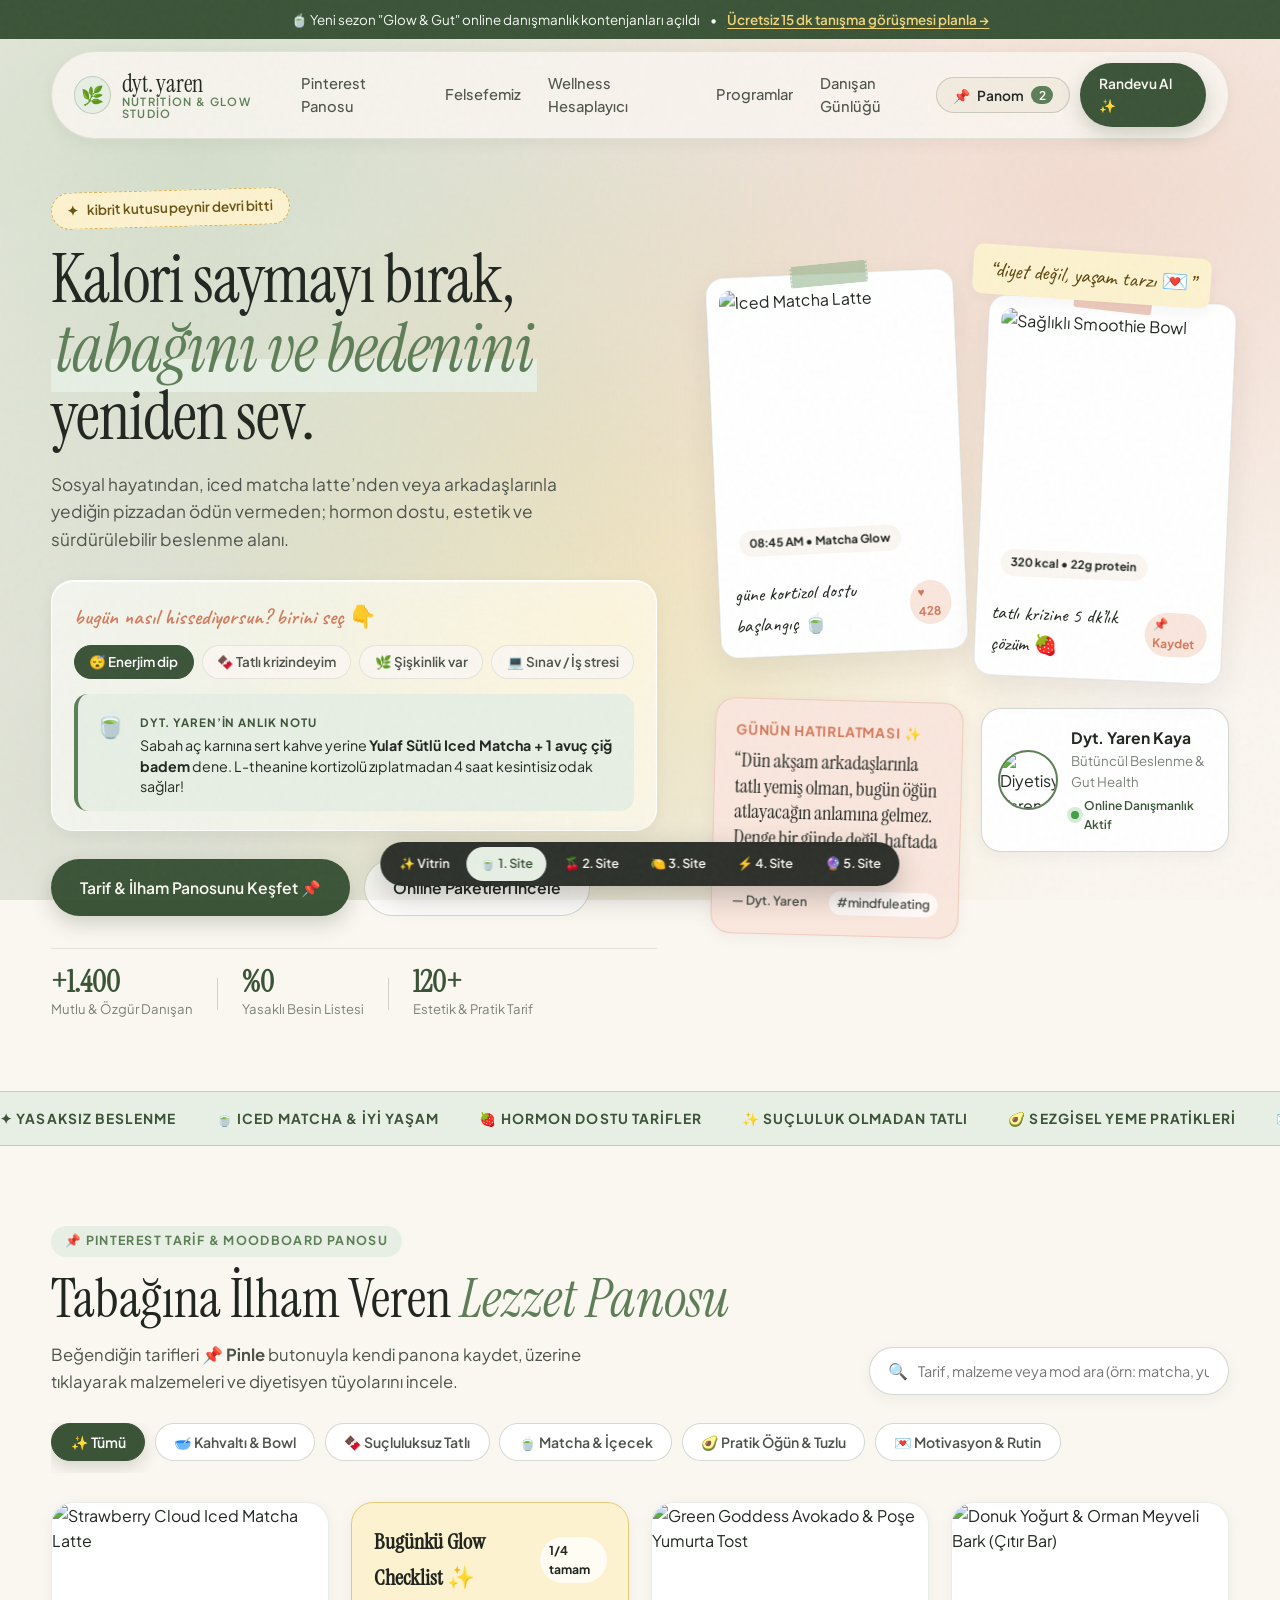
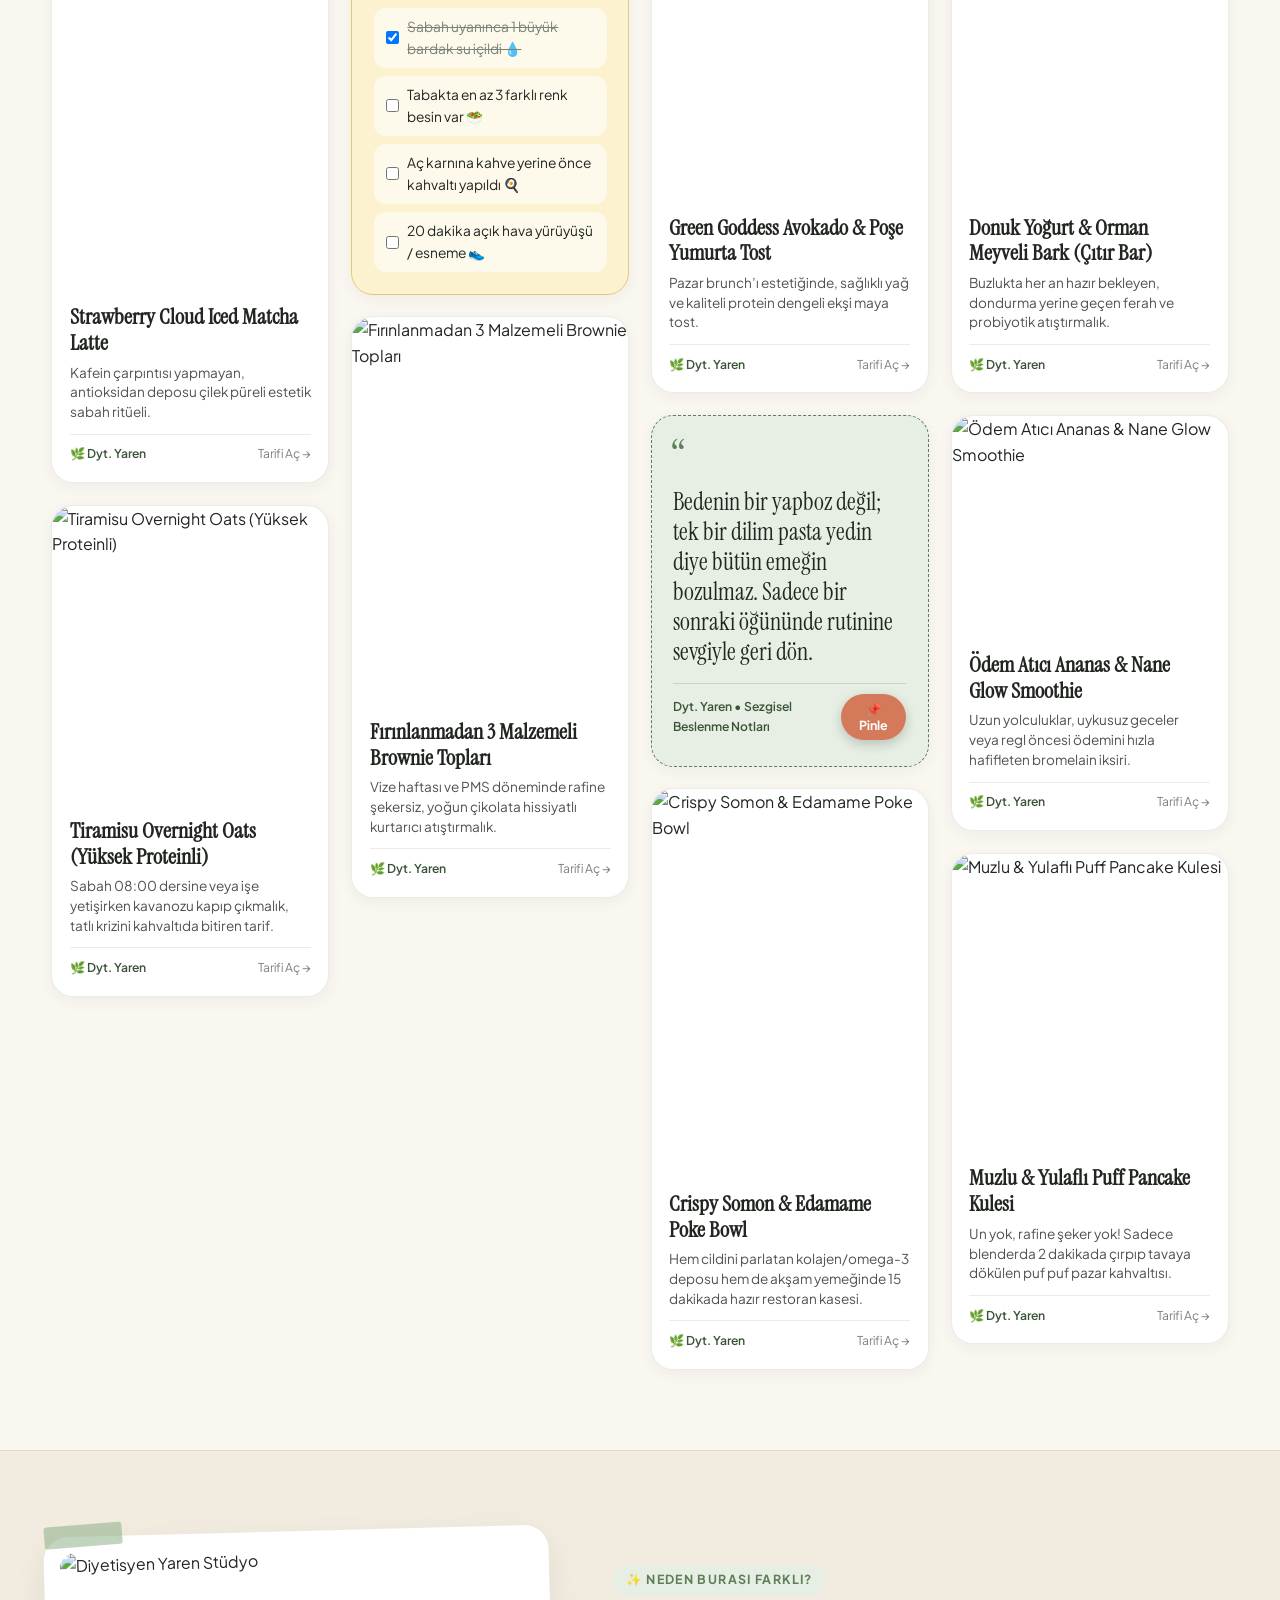
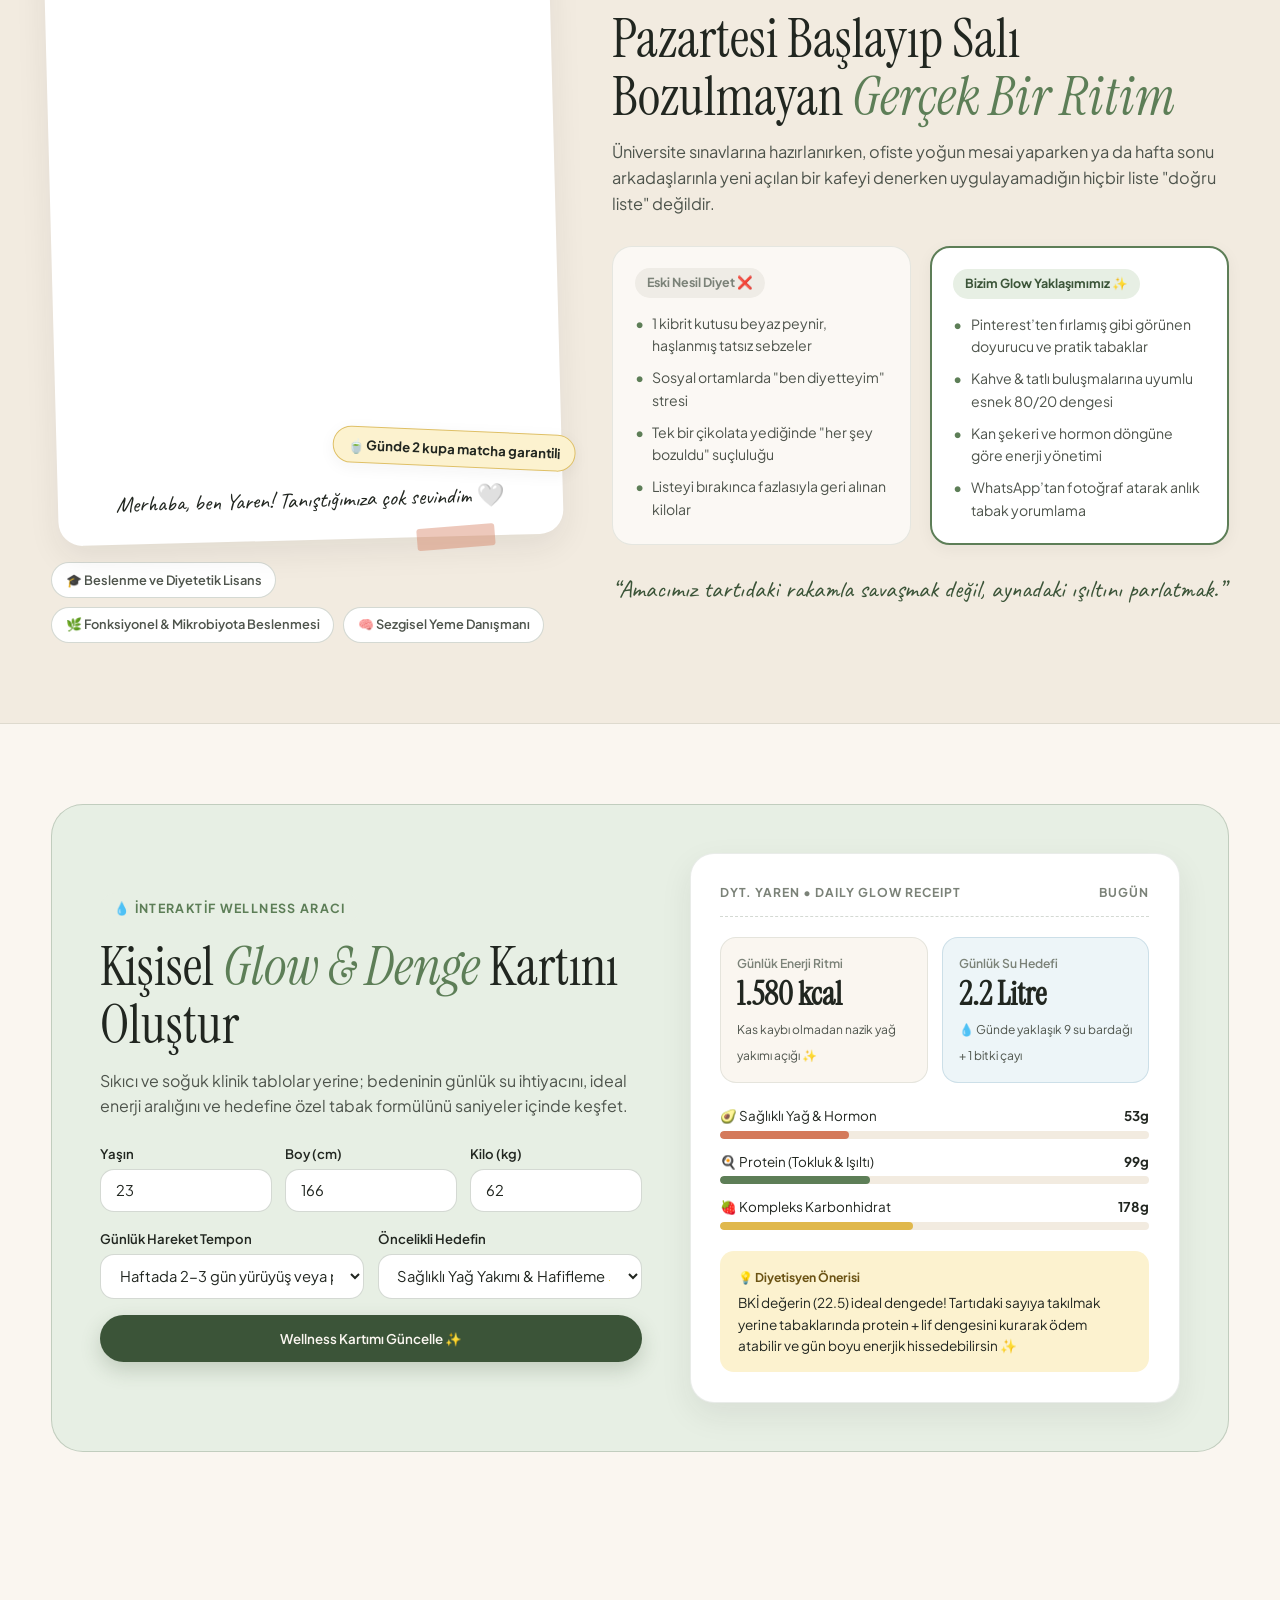
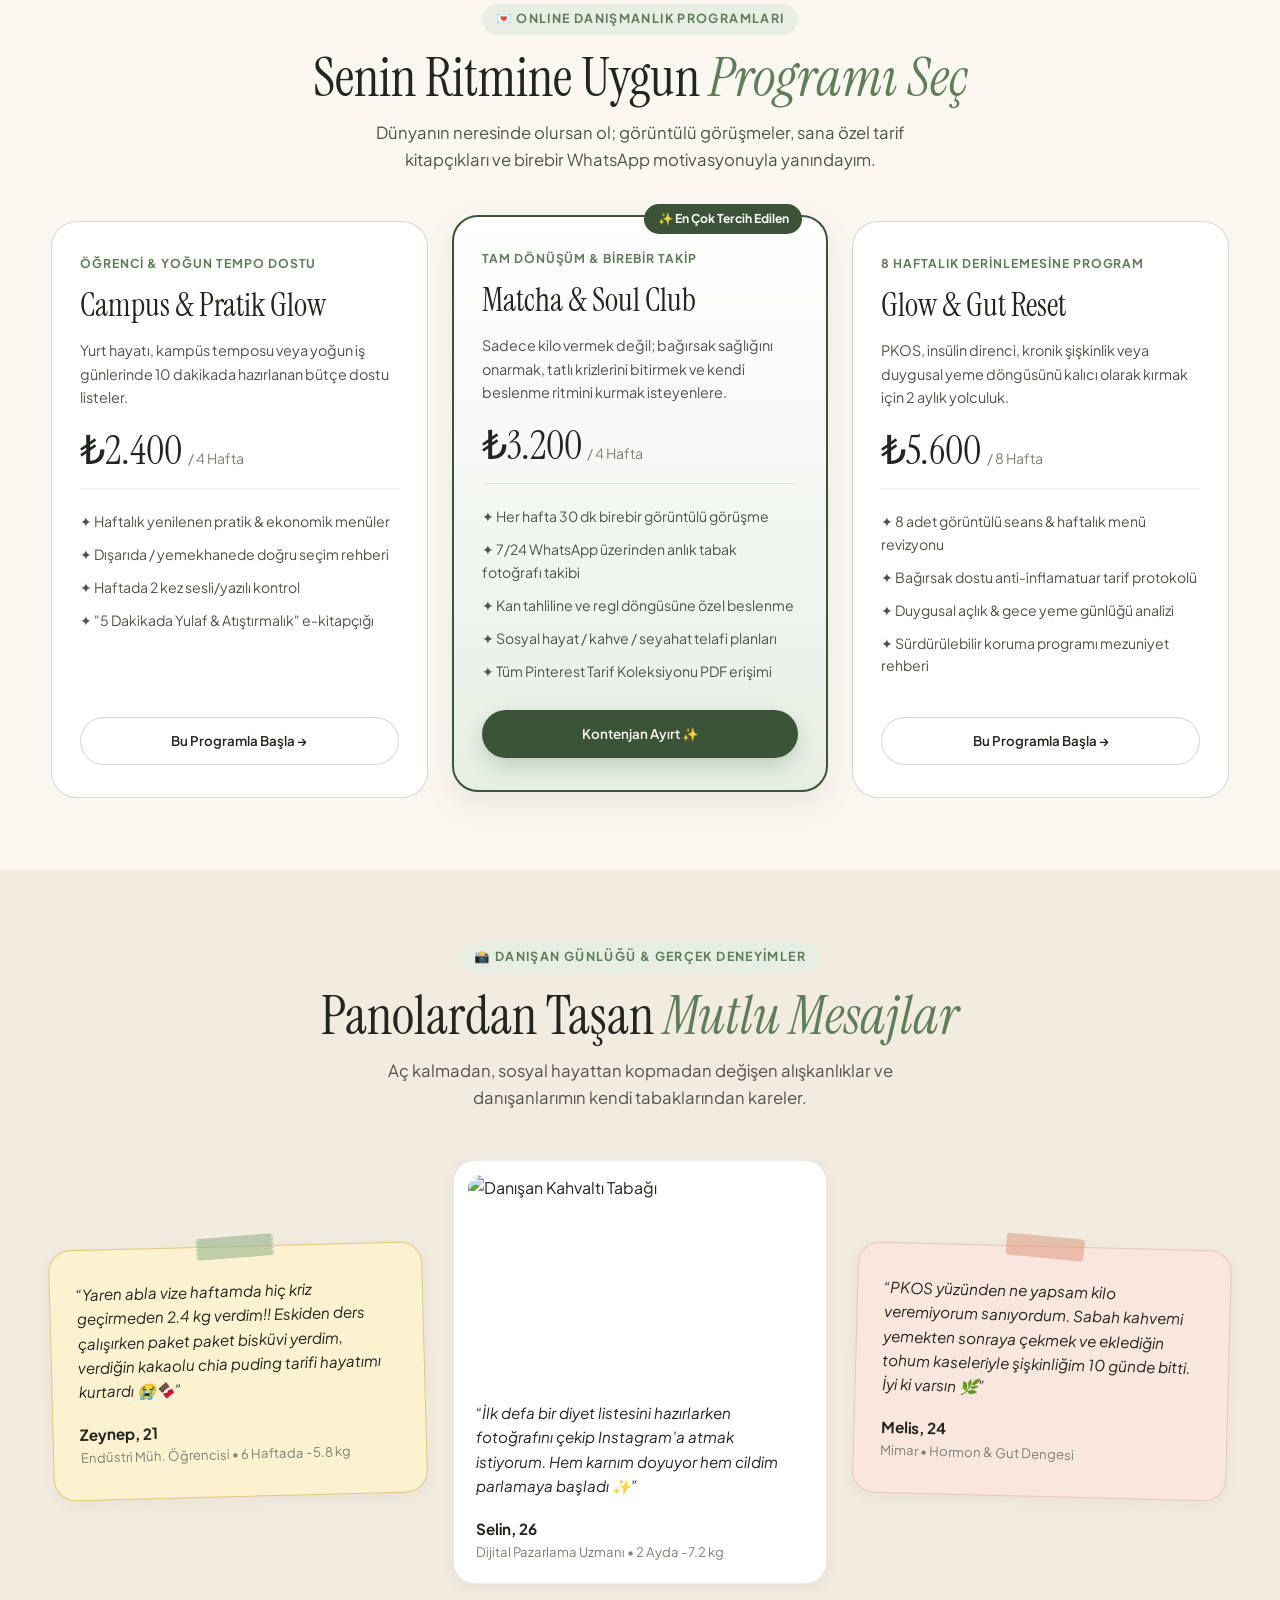
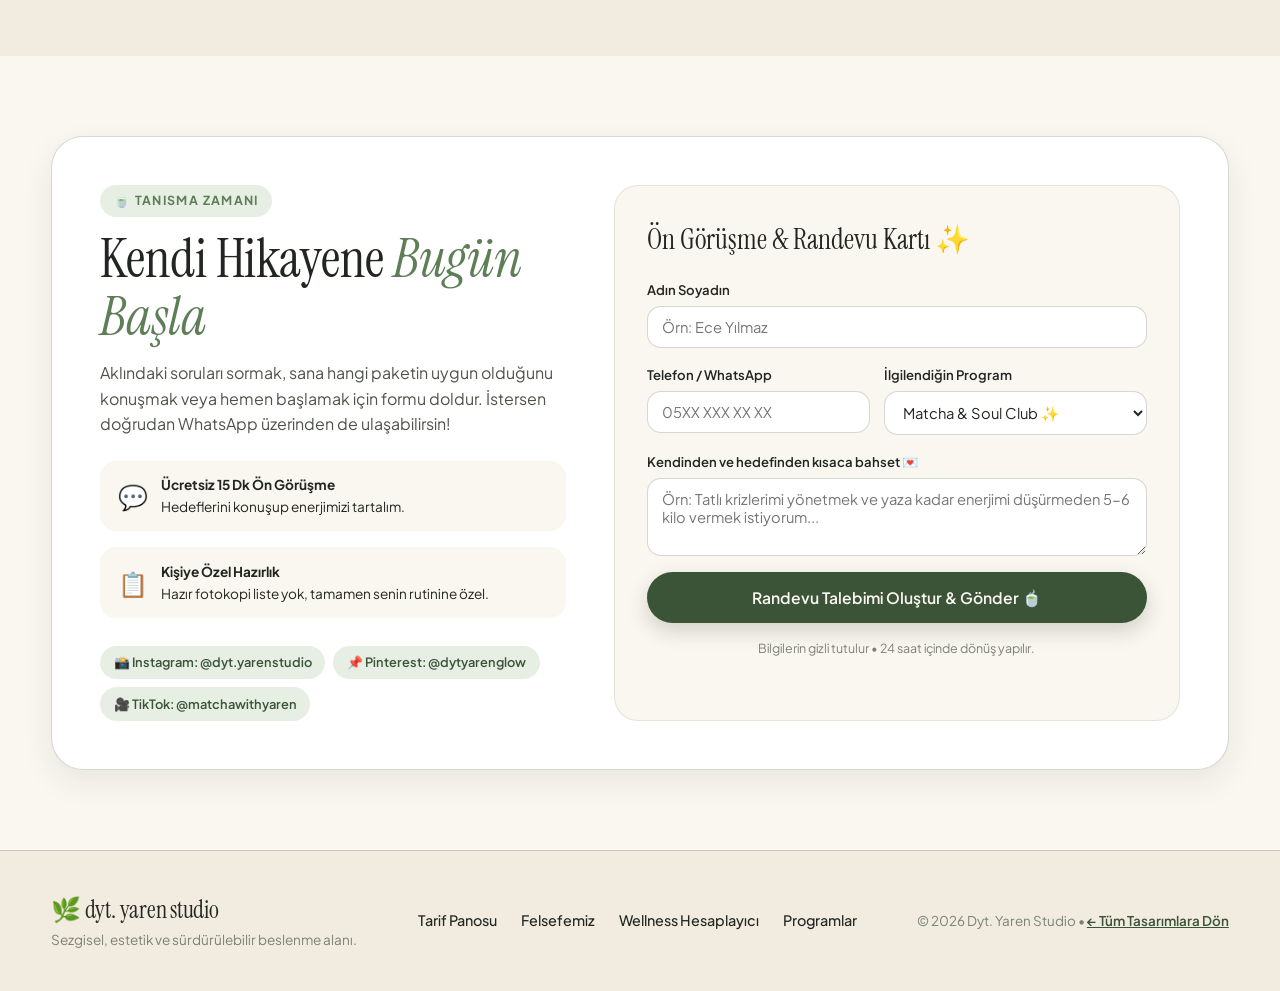
==== commit 20dd9daa: "feat: add 5th site (site-5 Aura & Circadian Lab) with VisionOS holographic blurmorphism, circadian w" ====
--- a/site-1/index.html
+++ b/site-1/index.html
@@ -684,6 +684,7 @@
     <a href="../site-2/index.html" class="sw-item" title="2. Site: Blush & Berry">🍒 2. Site</a>
     <a href="../site-3/index.html" class="sw-item" title="3. Site: Casa Solis Akdeniz">🍋 3. Site</a>
     <a href="../site-4/index.html" class="sw-item" title="4. Site: Kinetic Fuel (Erkek & Sporcu)">⚡ 4. Site</a>
+    <a href="../site-5/index.html" class="sw-item" title="5. Site: Aura & Circadian Lab">🔮 5. Site</a>
   </div>
 
   <!-- TOAST NOTIFICATION -->
